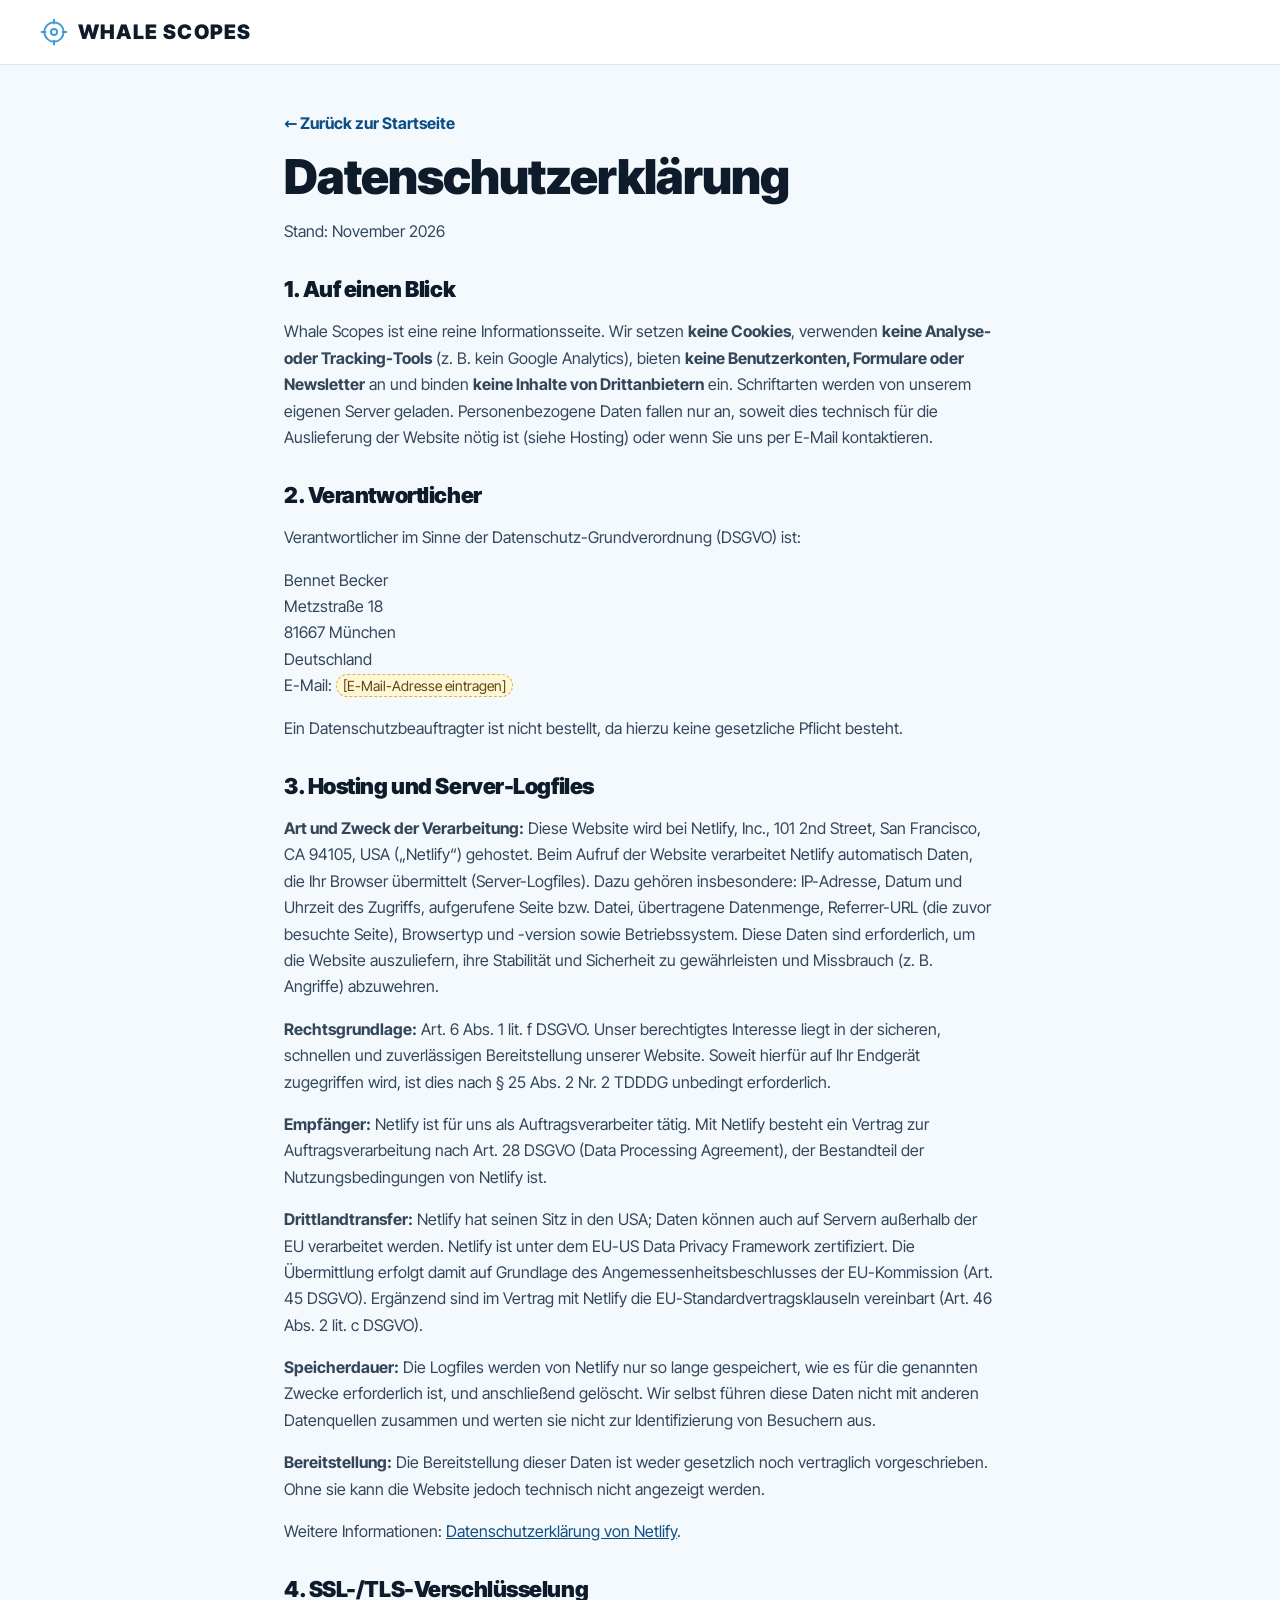
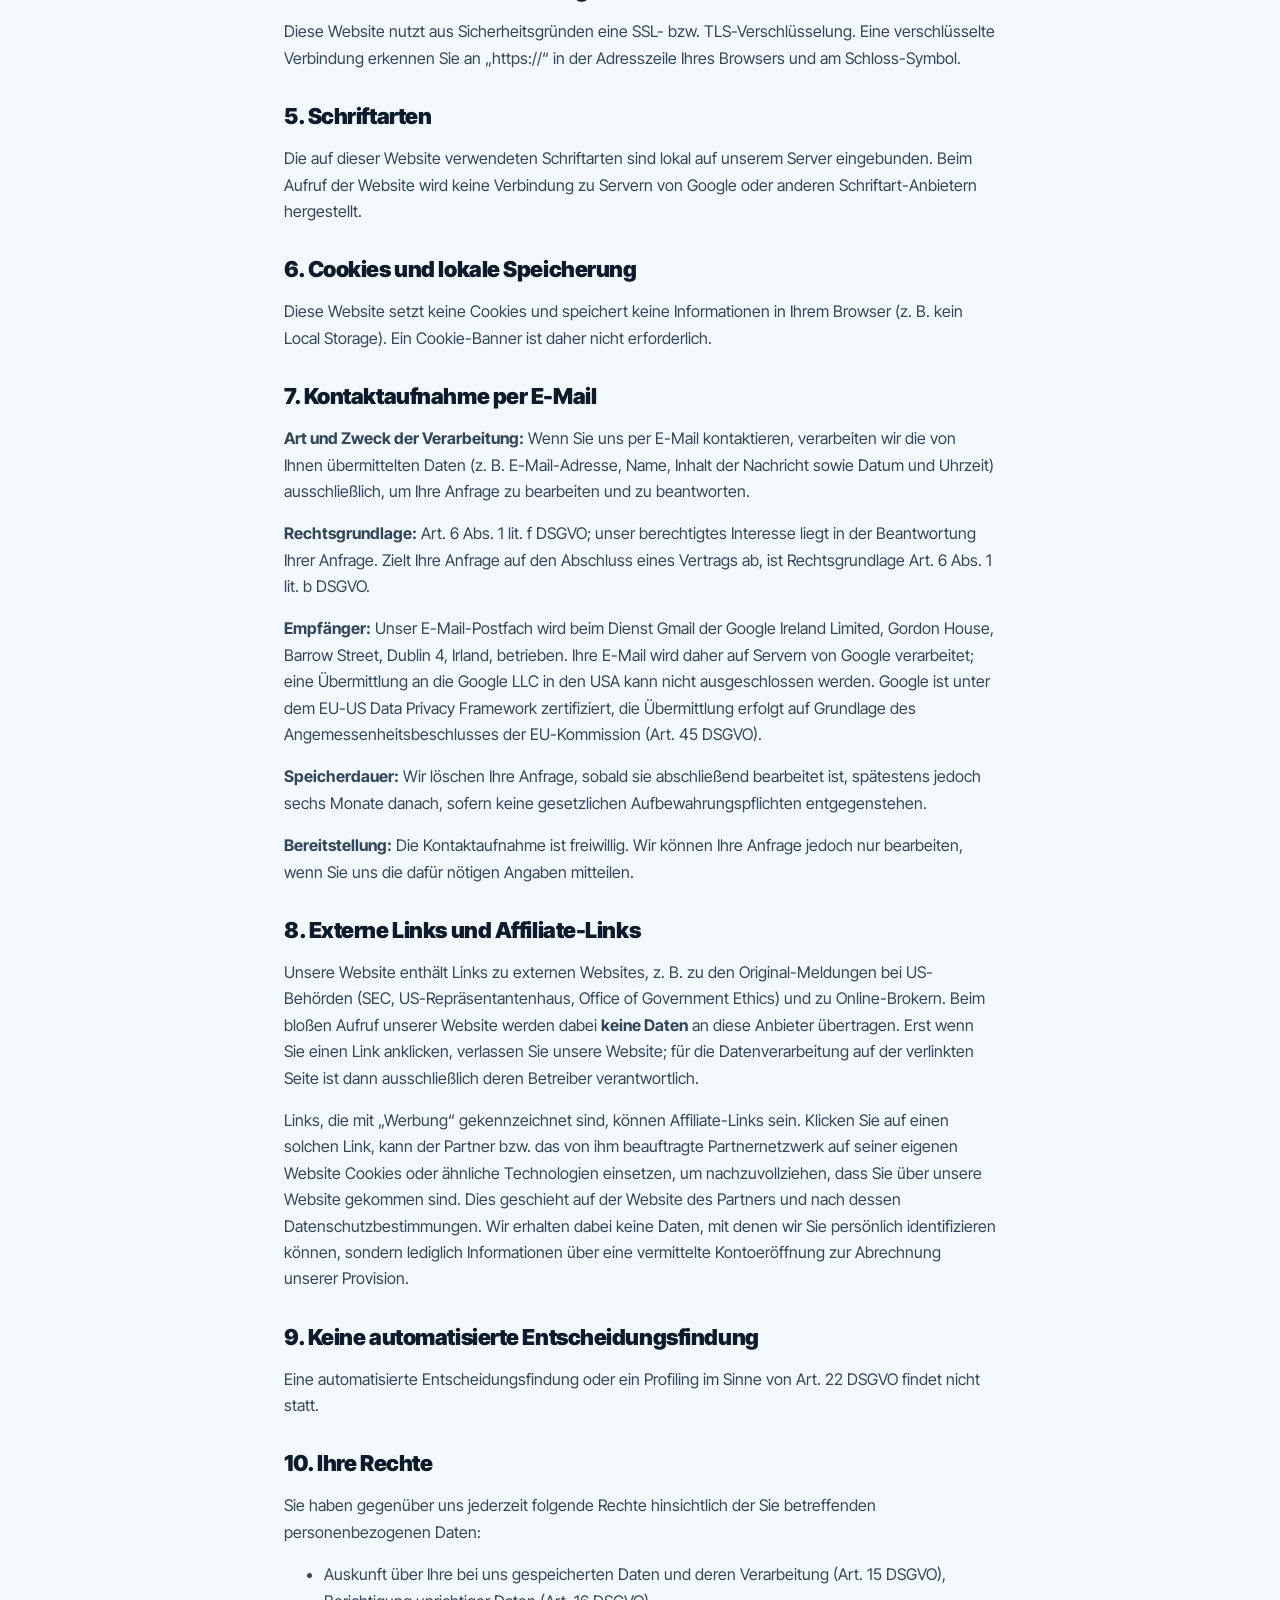
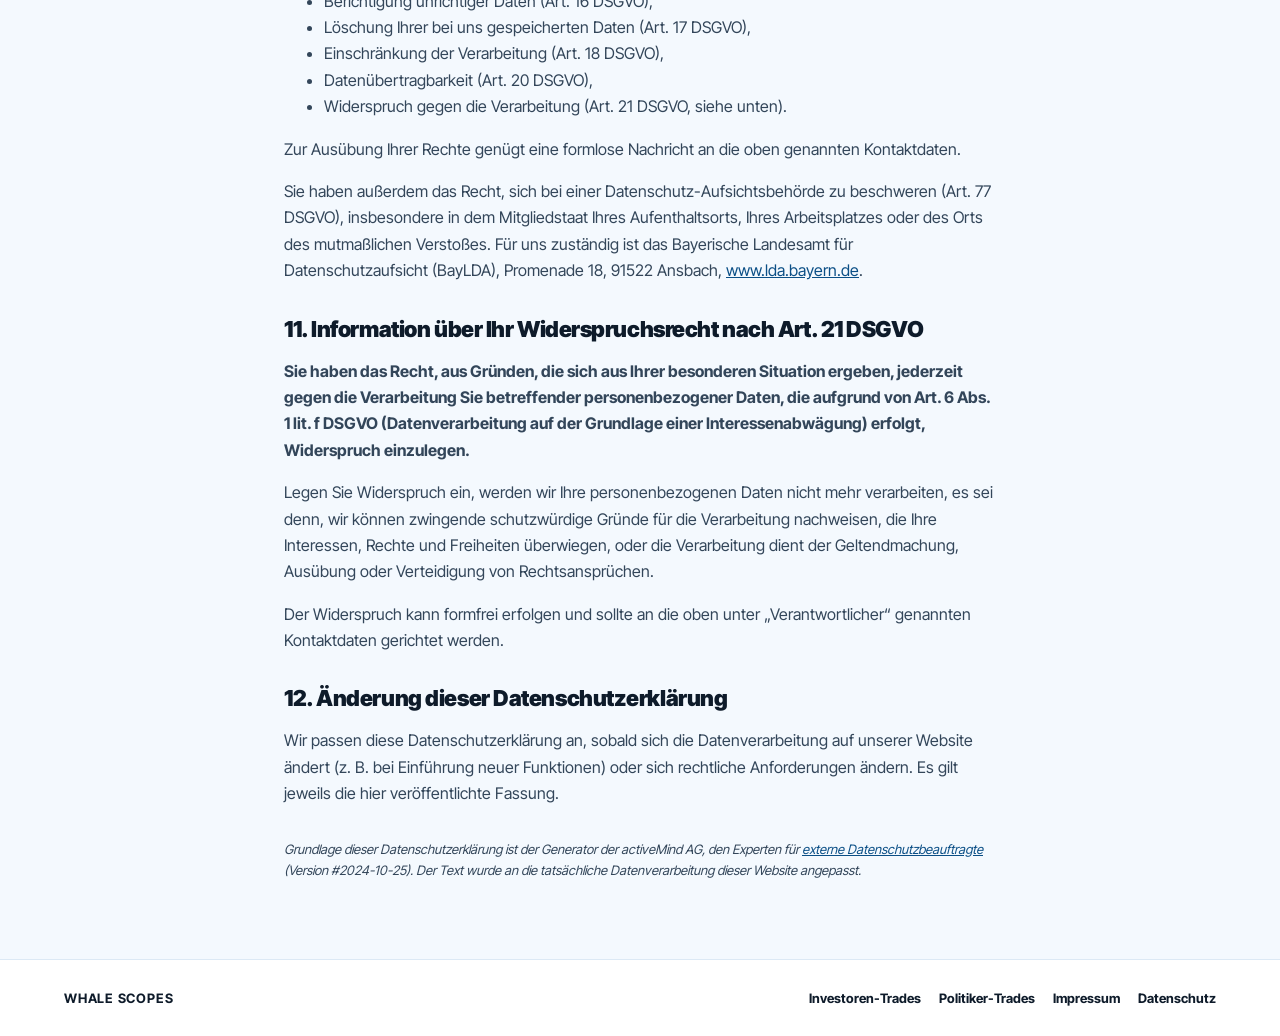
==== docs/datenschutz.html @ aabcf86f "Datenschutzerklärung: an die tatsächliche Datenverarbeitung angepasst Auf Basis des activeMind-Gener" ====
<!doctype html>
<html lang="de">
<head>
<meta charset="utf-8">
<meta name="viewport" content="width=device-width, initial-scale=1">
<title>Datenschutz – Whale Scopes</title>
<meta name="robots" content="noindex">
<link rel="icon" href="favicon.svg" type="image/svg+xml">
<link rel="apple-touch-icon" href="apple-touch-icon.png">
<link rel="stylesheet" href="styles.css">
</head>
<body>

<header>
  <div class="wrap bar">
    <a class="logo" href="./">
      <svg width="28" height="28" viewBox="0 0 32 32" fill="none" stroke-width="2.2" aria-hidden="true"><circle cx="16" cy="16" r="11"/><circle cx="16" cy="16" r="3.5"/><path d="M16 1v6M16 25v6M1 16h6M25 16h6"/></svg>
      WHALE SCOPES
    </a>
  </div>
</header>

<main class="wrap legal">
  <a class="back" href="./">← Zurück zur Startseite</a>
  <h1>Datenschutzerklärung</h1>
  <p>Stand: November 2026</p>

  <h2>1. Auf einen Blick</h2>
  <p>Whale Scopes ist eine reine Informationsseite. Wir setzen <strong>keine Cookies</strong>, verwenden <strong>keine Analyse- oder Tracking-Tools</strong> (z. B. kein Google Analytics), bieten <strong>keine Benutzerkonten, Formulare oder Newsletter</strong> an und binden <strong>keine Inhalte von Drittanbietern</strong> ein. Schriftarten werden von unserem eigenen Server geladen. Personenbezogene Daten fallen nur an, soweit dies technisch für die Auslieferung der Website nötig ist (siehe Hosting) oder wenn Sie uns per E-Mail kontaktieren.</p>

  <h2>2. Verantwortlicher</h2>
  <p>Verantwortlicher im Sinne der Datenschutz-Grundverordnung (DSGVO) ist:</p>
  <p>Bennet Becker<br>Metzstraße 18<br>81667 München<br>Deutschland<br>E-Mail: <!-- E-MAIL --><span class="placeholder" style="display:inline;padding:2px 6px">[E-Mail-Adresse eintragen]</span></p>
  <p>Ein Datenschutzbeauftragter ist nicht bestellt, da hierzu keine gesetzliche Pflicht besteht.</p>

  <h2>3. Hosting und Server-Logfiles</h2>
  <p><strong>Art und Zweck der Verarbeitung:</strong> Diese Website wird bei Netlify, Inc., 101 2nd Street, San Francisco, CA 94105, USA („Netlify“) gehostet. Beim Aufruf der Website verarbeitet Netlify automatisch Daten, die Ihr Browser übermittelt (Server-Logfiles). Dazu gehören insbesondere: IP-Adresse, Datum und Uhrzeit des Zugriffs, aufgerufene Seite bzw. Datei, übertragene Datenmenge, Referrer-URL (die zuvor besuchte Seite), Browsertyp und -version sowie Betriebssystem. Diese Daten sind erforderlich, um die Website auszuliefern, ihre Stabilität und Sicherheit zu gewährleisten und Missbrauch (z. B. Angriffe) abzuwehren.</p>
  <p><strong>Rechtsgrundlage:</strong> Art. 6 Abs. 1 lit. f DSGVO. Unser berechtigtes Interesse liegt in der sicheren, schnellen und zuverlässigen Bereitstellung unserer Website. Soweit hierfür auf Ihr Endgerät zugegriffen wird, ist dies nach § 25 Abs. 2 Nr. 2 TDDDG unbedingt erforderlich.</p>
  <p><strong>Empfänger:</strong> Netlify ist für uns als Auftragsverarbeiter tätig. Mit Netlify besteht ein Vertrag zur Auftragsverarbeitung nach Art. 28 DSGVO (Data Processing Agreement), der Bestandteil der Nutzungsbedingungen von Netlify ist.</p>
  <p><strong>Drittlandtransfer:</strong> Netlify hat seinen Sitz in den USA; Daten können auch auf Servern außerhalb der EU verarbeitet werden. Netlify ist unter dem EU-US Data Privacy Framework zertifiziert. Die Übermittlung erfolgt damit auf Grundlage des Angemessenheitsbeschlusses der EU-Kommission (Art. 45 DSGVO). Ergänzend sind im Vertrag mit Netlify die EU-Standardvertragsklauseln vereinbart (Art. 46 Abs. 2 lit. c DSGVO).</p>
  <p><strong>Speicherdauer:</strong> Die Logfiles werden von Netlify nur so lange gespeichert, wie es für die genannten Zwecke erforderlich ist, und anschließend gelöscht. Wir selbst führen diese Daten nicht mit anderen Datenquellen zusammen und werten sie nicht zur Identifizierung von Besuchern aus.</p>
  <p><strong>Bereitstellung:</strong> Die Bereitstellung dieser Daten ist weder gesetzlich noch vertraglich vorgeschrieben. Ohne sie kann die Website jedoch technisch nicht angezeigt werden.</p>
  <p>Weitere Informationen: <a href="https://www.netlify.com/privacy/" target="_blank" rel="noopener">Datenschutzerklärung von Netlify</a>.</p>

  <h2>4. SSL-/TLS-Verschlüsselung</h2>
  <p>Diese Website nutzt aus Sicherheitsgründen eine SSL- bzw. TLS-Verschlüsselung. Eine verschlüsselte Verbindung erkennen Sie an „https://“ in der Adresszeile Ihres Browsers und am Schloss-Symbol.</p>

  <h2>5. Schriftarten</h2>
  <p>Die auf dieser Website verwendeten Schriftarten sind lokal auf unserem Server eingebunden. Beim Aufruf der Website wird keine Verbindung zu Servern von Google oder anderen Schriftart-Anbietern hergestellt.</p>

  <h2>6. Cookies und lokale Speicherung</h2>
  <p>Diese Website setzt keine Cookies und speichert keine Informationen in Ihrem Browser (z. B. kein Local Storage). Ein Cookie-Banner ist daher nicht erforderlich.</p>

  <h2>7. Kontaktaufnahme per E-Mail</h2>
  <p><strong>Art und Zweck der Verarbeitung:</strong> Wenn Sie uns per E-Mail kontaktieren, verarbeiten wir die von Ihnen übermittelten Daten (z. B. E-Mail-Adresse, Name, Inhalt der Nachricht sowie Datum und Uhrzeit) ausschließlich, um Ihre Anfrage zu bearbeiten und zu beantworten.</p>
  <p><strong>Rechtsgrundlage:</strong> Art. 6 Abs. 1 lit. f DSGVO; unser berechtigtes Interesse liegt in der Beantwortung Ihrer Anfrage. Zielt Ihre Anfrage auf den Abschluss eines Vertrags ab, ist Rechtsgrundlage Art. 6 Abs. 1 lit. b DSGVO.</p>
  <p><strong>Empfänger:</strong> Unser E-Mail-Postfach wird beim Dienst Gmail der Google Ireland Limited, Gordon House, Barrow Street, Dublin 4, Irland, betrieben. Ihre E-Mail wird daher auf Servern von Google verarbeitet; eine Übermittlung an die Google LLC in den USA kann nicht ausgeschlossen werden. Google ist unter dem EU-US Data Privacy Framework zertifiziert, die Übermittlung erfolgt auf Grundlage des Angemessenheitsbeschlusses der EU-Kommission (Art. 45 DSGVO).</p>
  <p><strong>Speicherdauer:</strong> Wir löschen Ihre Anfrage, sobald sie abschließend bearbeitet ist, spätestens jedoch sechs Monate danach, sofern keine gesetzlichen Aufbewahrungspflichten entgegenstehen.</p>
  <p><strong>Bereitstellung:</strong> Die Kontaktaufnahme ist freiwillig. Wir können Ihre Anfrage jedoch nur bearbeiten, wenn Sie uns die dafür nötigen Angaben mitteilen.</p>

  <h2>8. Externe Links und Affiliate-Links</h2>
  <p>Unsere Website enthält Links zu externen Websites, z. B. zu den Original-Meldungen bei US-Behörden (SEC, US-Repräsentantenhaus, Office of Government Ethics) und zu Online-Brokern. Beim bloßen Aufruf unserer Website werden dabei <strong>keine Daten</strong> an diese Anbieter übertragen. Erst wenn Sie einen Link anklicken, verlassen Sie unsere Website; für die Datenverarbeitung auf der verlinkten Seite ist dann ausschließlich deren Betreiber verantwortlich.</p>
  <p>Links, die mit „Werbung“ gekennzeichnet sind, können Affiliate-Links sein. Klicken Sie auf einen solchen Link, kann der Partner bzw. das von ihm beauftragte Partnernetzwerk auf seiner eigenen Website Cookies oder ähnliche Technologien einsetzen, um nachzuvollziehen, dass Sie über unsere Website gekommen sind. Dies geschieht auf der Website des Partners und nach dessen Datenschutzbestimmungen. Wir erhalten dabei keine Daten, mit denen wir Sie persönlich identifizieren können, sondern lediglich Informationen über eine vermittelte Kontoeröffnung zur Abrechnung unserer Provision.</p>

  <h2>9. Keine automatisierte Entscheidungsfindung</h2>
  <p>Eine automatisierte Entscheidungsfindung oder ein Profiling im Sinne von Art. 22 DSGVO findet nicht statt.</p>

  <h2>10. Ihre Rechte</h2>
  <p>Sie haben gegenüber uns jederzeit folgende Rechte hinsichtlich der Sie betreffenden personenbezogenen Daten:</p>
  <ul>
    <li>Auskunft über Ihre bei uns gespeicherten Daten und deren Verarbeitung (Art. 15 DSGVO),</li>
    <li>Berichtigung unrichtiger Daten (Art. 16 DSGVO),</li>
    <li>Löschung Ihrer bei uns gespeicherten Daten (Art. 17 DSGVO),</li>
    <li>Einschränkung der Verarbeitung (Art. 18 DSGVO),</li>
    <li>Datenübertragbarkeit (Art. 20 DSGVO),</li>
    <li>Widerspruch gegen die Verarbeitung (Art. 21 DSGVO, siehe unten).</li>
  </ul>
  <p>Zur Ausübung Ihrer Rechte genügt eine formlose Nachricht an die oben genannten Kontaktdaten.</p>
  <p>Sie haben außerdem das Recht, sich bei einer Datenschutz-Aufsichtsbehörde zu beschweren (Art. 77 DSGVO), insbesondere in dem Mitgliedstaat Ihres Aufenthaltsorts, Ihres Arbeitsplatzes oder des Orts des mutmaßlichen Verstoßes. Für uns zuständig ist das Bayerische Landesamt für Datenschutzaufsicht (BayLDA), Promenade 18, 91522 Ansbach, <a href="https://www.lda.bayern.de" target="_blank" rel="noopener">www.lda.bayern.de</a>.</p>

  <h2>11. Information über Ihr Widerspruchsrecht nach Art. 21 DSGVO</h2>
  <p><strong>Sie haben das Recht, aus Gründen, die sich aus Ihrer besonderen Situation ergeben, jederzeit gegen die Verarbeitung Sie betreffender personenbezogener Daten, die aufgrund von Art. 6 Abs. 1 lit. f DSGVO (Datenverarbeitung auf der Grundlage einer Interessenabwägung) erfolgt, Widerspruch einzulegen.</strong></p>
  <p>Legen Sie Widerspruch ein, werden wir Ihre personenbezogenen Daten nicht mehr verarbeiten, es sei denn, wir können zwingende schutzwürdige Gründe für die Verarbeitung nachweisen, die Ihre Interessen, Rechte und Freiheiten überwiegen, oder die Verarbeitung dient der Geltendmachung, Ausübung oder Verteidigung von Rechtsansprüchen.</p>
  <p>Der Widerspruch kann formfrei erfolgen und sollte an die oben unter „Verantwortlicher“ genannten Kontaktdaten gerichtet werden.</p>

  <h2>12. Änderung dieser Datenschutzerklärung</h2>
  <p>Wir passen diese Datenschutzerklärung an, sobald sich die Datenverarbeitung auf unserer Website ändert (z. B. bei Einführung neuer Funktionen) oder sich rechtliche Anforderungen ändern. Es gilt jeweils die hier veröffentlichte Fassung.</p>

  <p style="margin-top:32px;font-size:13px"><em>Grundlage dieser Datenschutzerklärung ist der Generator der activeMind AG, den Experten für <a href="https://www.activemind.de/datenschutz/datenschutzbeauftragter/" target="_blank" rel="noopener">externe Datenschutzbeauftragte</a> (Version #2024-10-25). Der Text wurde an die tatsächliche Datenverarbeitung dieser Website angepasst.</em></p>
</main>

<footer>
  <div class="wrap foot-inner">
    <strong style="color:var(--text);letter-spacing:.06em">WHALE SCOPES</strong>
    <nav class="foot-links" aria-label="Rechtliches">
      <a href="./">Investoren-Trades</a>
      <a href="politiker.html">Politiker-Trades</a>
      <a href="impressum.html">Impressum</a>
      <a href="datenschutz.html">Datenschutz</a>
    </nav>
  </div>
</footer>
</body>
</html>
---- docs/styles.css ----
/* Whale Scopes – gemeinsames Design für alle Seiten
   Hell (Investoren) und Dunkelblau (Politiker, <body class="dark">) */

/* Schriften liegen auf dem eigenen Server (keine Verbindung zu Google) */
@font-face {
  font-family: 'Inter Tight';
  src: url('fonts/inter-tight-latin-wght-normal.woff2') format('woff2');
  font-weight: 100 900;
  font-style: normal;
  font-display: swap;
}
@font-face {
  font-family: 'JetBrains Mono';
  src: url('fonts/jetbrains-mono-latin-wght-normal.woff2') format('woff2');
  font-weight: 100 800;
  font-style: normal;
  font-display: swap;
}

/* ---------- Farben ---------- */
:root {
  --bg: #F4F9FE; --surface: #FFFFFF; --card: #FFFFFF; --line: #DCE9F5;
  --text: #0E1B2A; --body: #33465A; --muted: #5A6B7D;
  --baby: #A9D8F5; --baby-soft: #E3F2FC; --blue-ink: #0B4F86; --accent: #3E9BD8;
  --buy-bg: #A9D8F5; --buy-ink: #06304F;
  --sell-soft: #FFE9DE; --sell-ink: #9A3A0A;
  --dashed: #8FBFE3; --btn-bg: #FFFFFF; --ad-bg: #FFFFFF; --ad-line: #B9CCDD;
  --shadow: 0 1px 2px rgba(14,27,42,.04);
  /* die "andere Welt" für die Wechsel-Karte */
  --gate-bg: #0B1A33; --gate-text: #EAF2FB; --gate-muted: #A9C2DD; --gate-line: #24406B;
  color-scheme: light;
}
body.dark {
  --bg: #08142A; --surface: #0B1A33; --card: #10223F; --line: #1F3A63;
  --text: #EAF2FB; --body: #C3D3E6; --muted: #93A9C4;
  --baby: #A9D8F5; --baby-soft: #16305A; --blue-ink: #A9D8F5; --accent: #A9D8F5;
  --buy-bg: #A9D8F5; --buy-ink: #06233D;
  --dashed: #3D6596; --btn-bg: #0B1A33; --ad-bg: #0B1A33; --ad-line: #355987;
  --shadow: 0 1px 3px rgba(0,0,0,.35);
  --gate-bg: #F4F9FE; --gate-text: #0E1B2A; --gate-muted: #4B5D70; --gate-line: #CFE3F4;
  color-scheme: dark;
}

/* ---------- Grundlagen ---------- */
* { box-sizing: border-box; }
html { scroll-behavior: smooth; }
body { margin: 0; background: var(--bg); color: var(--text); font-family: 'Inter Tight', Inter, system-ui, sans-serif; -webkit-font-smoothing: antialiased; }
a { color: var(--blue-ink); }
.wrap { max-width: 1200px; margin: 0 auto; padding: 0 24px; }

/* Kopfzeile */
header { background: var(--surface); border-bottom: 1px solid var(--line); }
.bar { display: flex; flex-wrap: wrap; align-items: center; justify-content: space-between; gap: 12px; padding: 18px 0; }
.logo { display: flex; align-items: center; gap: 10px; font-weight: 900; font-size: 20px; letter-spacing: .06em; color: var(--text); text-decoration: none; }
.logo svg { stroke: var(--accent); }
.status { font-family: 'JetBrains Mono', monospace; font-size: 12px; color: var(--muted); background: var(--baby-soft); border-radius: 999px; padding: 7px 12px; }

/* Startbereich */
.hero { padding: 56px 0 24px; }
.eyebrow { font-family: 'JetBrains Mono', monospace; font-size: 13px; font-weight: 700; letter-spacing: .14em; color: var(--blue-ink); }
h1 { margin: 12px 0 14px; font-size: clamp(34px, 5.5vw, 62px); line-height: 1.02; font-weight: 900; letter-spacing: -.02em; }
.lead { margin: 0; font-size: 19px; line-height: 1.5; color: var(--body); max-width: 740px; }
.notice { margin-top: 22px; max-width: 740px; font-size: 15px; line-height: 1.55; color: var(--body); background: var(--baby-soft); border: 1px solid var(--line); border-radius: 14px; padding: 14px 16px; }

/* Abschnitte und Karten */
section.moves { padding: 36px 0 12px; }
.sec-head { display: flex; flex-wrap: wrap; align-items: baseline; justify-content: space-between; gap: 8px; margin-bottom: 20px; }
h2 { margin: 0; font-size: 36px; font-weight: 900; letter-spacing: -.02em; }
.sec-head p { margin: 0; color: var(--muted); font-size: 15px; }
.grid { display: grid; grid-template-columns: repeat(auto-fill, minmax(300px, 1fr)); gap: 18px; }
.card { background: var(--card); border: 1px solid var(--line); border-radius: 20px; padding: 24px; display: flex; flex-direction: column; gap: 14px; box-shadow: var(--shadow); }
.card.top { border: 2px solid var(--baby); }
.who { display: flex; align-items: center; gap: 12px; }
.avatar { width: 52px; height: 52px; border-radius: 50%; flex: none; display: flex; align-items: center; justify-content: center; font-weight: 800; font-size: 17px; background: var(--baby-soft); color: var(--blue-ink); border: 2px solid var(--baby); }
.name { font-weight: 900; font-size: 19px; line-height: 1.15; }
.sub { font-size: 13px; color: var(--muted); }
.row { display: flex; flex-wrap: wrap; align-items: center; gap: 8px; }
.label { display: inline-flex; align-items: center; gap: 6px; font-weight: 900; font-size: 12px; letter-spacing: .08em; border-radius: 7px; padding: 6px 10px; }
.label.buy { background: var(--buy-bg); color: var(--buy-ink); }
.label.sell { background: var(--sell-soft); color: var(--sell-ink); }
.new { font-family: 'JetBrains Mono', monospace; font-size: 11px; font-weight: 700; background: var(--blue-ink); color: var(--surface); border-radius: 4px; padding: 3px 7px; }
.threshold { font-family: 'JetBrains Mono', monospace; font-size: 12px; color: var(--blue-ink); border: 1px dashed var(--dashed); border-radius: 6px; padding: 4px 8px; }
.company { font-size: 22px; font-weight: 800; line-height: 1.15; }
.ticker { font-family: 'JetBrains Mono', monospace; font-size: 13px; color: var(--muted); margin-top: 3px; }
.amount { font-size: 50px; font-weight: 900; line-height: .95; letter-spacing: -.03em; }
.amount.range { font-size: 44px; }
.amount-note { font-size: 14px; color: var(--muted); margin-top: 6px; }
.note { margin: 0; font-size: 15px; line-height: 1.5; color: var(--body); flex-grow: 1; }
.meta { font-size: 12px; color: var(--muted); line-height: 1.5; border-top: 1px solid var(--line); padding-top: 12px; }
.empty { background: transparent; border: 2px dashed var(--line); box-shadow: none; justify-content: center; }
.empty .note { flex-grow: 0; }

/* Broker-Buttons (Werbung) */
.brokers { background: var(--baby-soft); border-radius: 14px; padding: 12px; display: flex; flex-direction: column; gap: 8px; }
.brokers-head { display: flex; align-items: center; justify-content: space-between; gap: 8px; font-size: 12px; font-weight: 700; color: var(--blue-ink); }
.ad { font-family: 'JetBrains Mono', monospace; font-size: 10px; font-weight: 700; letter-spacing: .08em; color: var(--muted); border: 1px solid var(--ad-line); border-radius: 4px; padding: 2px 6px; background: var(--ad-bg); }
.brokers-row { display: flex; flex-wrap: wrap; gap: 8px; }
.broker-btn { flex: 1 1 auto; white-space: nowrap; display: flex; align-items: center; justify-content: center; gap: 5px; min-height: 44px; padding: 0 10px; border-radius: 10px; background: var(--btn-bg); border: 1px solid var(--baby); color: var(--text); font-weight: 800; font-size: 13px; text-decoration: none; transition: background .2s ease, color .2s ease; }
.broker-btn:hover { background: var(--baby); color: #06233D; }
.broker-btn svg { flex: none; }

/* Wechsel-Karte zur anderen Seite (Politiker <-> Investoren) */
.gate { position: relative; overflow: hidden; display: flex; flex-direction: column; justify-content: space-between; gap: 18px; min-height: 260px; padding: 28px; border-radius: 20px; background: var(--gate-bg); color: var(--gate-text); border: 1px solid var(--gate-line); text-decoration: none; transition: transform .35s ease, box-shadow .35s ease; }
.gate:hover { transform: translateY(-3px); box-shadow: 0 12px 30px rgba(8,20,42,.25); }
.gate .gate-kicker { font-family: 'JetBrains Mono', monospace; font-size: 12px; font-weight: 700; letter-spacing: .14em; color: #A9D8F5; }
body.dark .gate .gate-kicker { color: #0B4F86; }
.gate .gate-title { font-size: 34px; font-weight: 900; line-height: 1.02; letter-spacing: -.02em; }
.gate .gate-text { font-size: 15px; line-height: 1.5; color: var(--gate-muted); }
.gate .gate-cta { display: inline-flex; align-items: center; gap: 8px; font-weight: 800; font-size: 15px; }
.gate .gate-cta svg { transition: transform .35s ease; }
.gate:hover .gate-cta svg { transform: translateX(4px); }
.gate .gate-avatars { display: flex; }
.gate .gate-avatars span { width: 40px; height: 40px; border-radius: 50%; display: flex; align-items: center; justify-content: center; font-weight: 800; font-size: 13px; background: #16305A; color: #A9D8F5; border: 2px solid var(--gate-bg); margin-left: -8px; }
.gate .gate-avatars span:first-child { margin-left: 0; }
body.dark .gate .gate-avatars span { background: #E3F2FC; color: #0B4F86; }

/* Erklärung */
.how { padding: 44px 0 56px; }
.how-grid { display: grid; grid-template-columns: repeat(auto-fit, minmax(250px, 1fr)); gap: 18px; }
.how-grid div { border-top: 3px solid var(--baby); padding-top: 14px; }
.how-grid strong { display: block; font-size: 18px; margin-bottom: 6px; }
.how-grid span { font-size: 15px; line-height: 1.5; color: var(--body); }

/* Fußzeile */
footer { border-top: 1px solid var(--line); background: var(--surface); }
.foot-inner { display: flex; flex-wrap: wrap; justify-content: space-between; align-items: flex-start; gap: 16px; padding: 28px 24px; font-size: 13px; color: var(--muted); line-height: 1.6; }
.foot-links { display: flex; gap: 18px; flex-wrap: wrap; }
.foot-links a { color: var(--text); font-weight: 700; text-decoration: none; }
.foot-links a:hover { text-decoration: underline; }
.disclaimer { max-width: 640px; }

/* Unterseiten (Impressum, Datenschutz) */
.legal { max-width: 760px; padding: 48px 24px 64px; }
.legal h1 { font-size: clamp(32px, 5vw, 48px); }
.legal h2 { font-size: 22px; margin: 32px 0 8px; }
.legal p, .legal li { font-size: 16px; line-height: 1.65; color: var(--body); }
.placeholder { background: #FFF6D6; border: 1px dashed #D8B64A; border-radius: 12px; padding: 14px 16px; color: #5C4A0E; font-size: 14px; line-height: 1.55; }
.back { display: inline-block; margin-bottom: 8px; font-weight: 700; text-decoration: none; }

/* ---------- Sanfte Bewegung beim Scrollen ---------- */
/* Nur wenn JavaScript läuft (Klasse "js" am <html>), sonst ist alles sofort sichtbar */
.js .reveal { opacity: 0; transform: translateY(18px); transition: opacity .8s cubic-bezier(.22,.61,.36,1), transform .8s cubic-bezier(.22,.61,.36,1); transition-delay: var(--delay, 0ms); }
.js .reveal.in { opacity: 1; transform: none; }
@media (prefers-reduced-motion: reduce) {
  html { scroll-behavior: auto; }
  .js .reveal { opacity: 1; transform: none; transition: none; }
  .gate, .gate .gate-cta svg, .broker-btn { transition: none; }
}
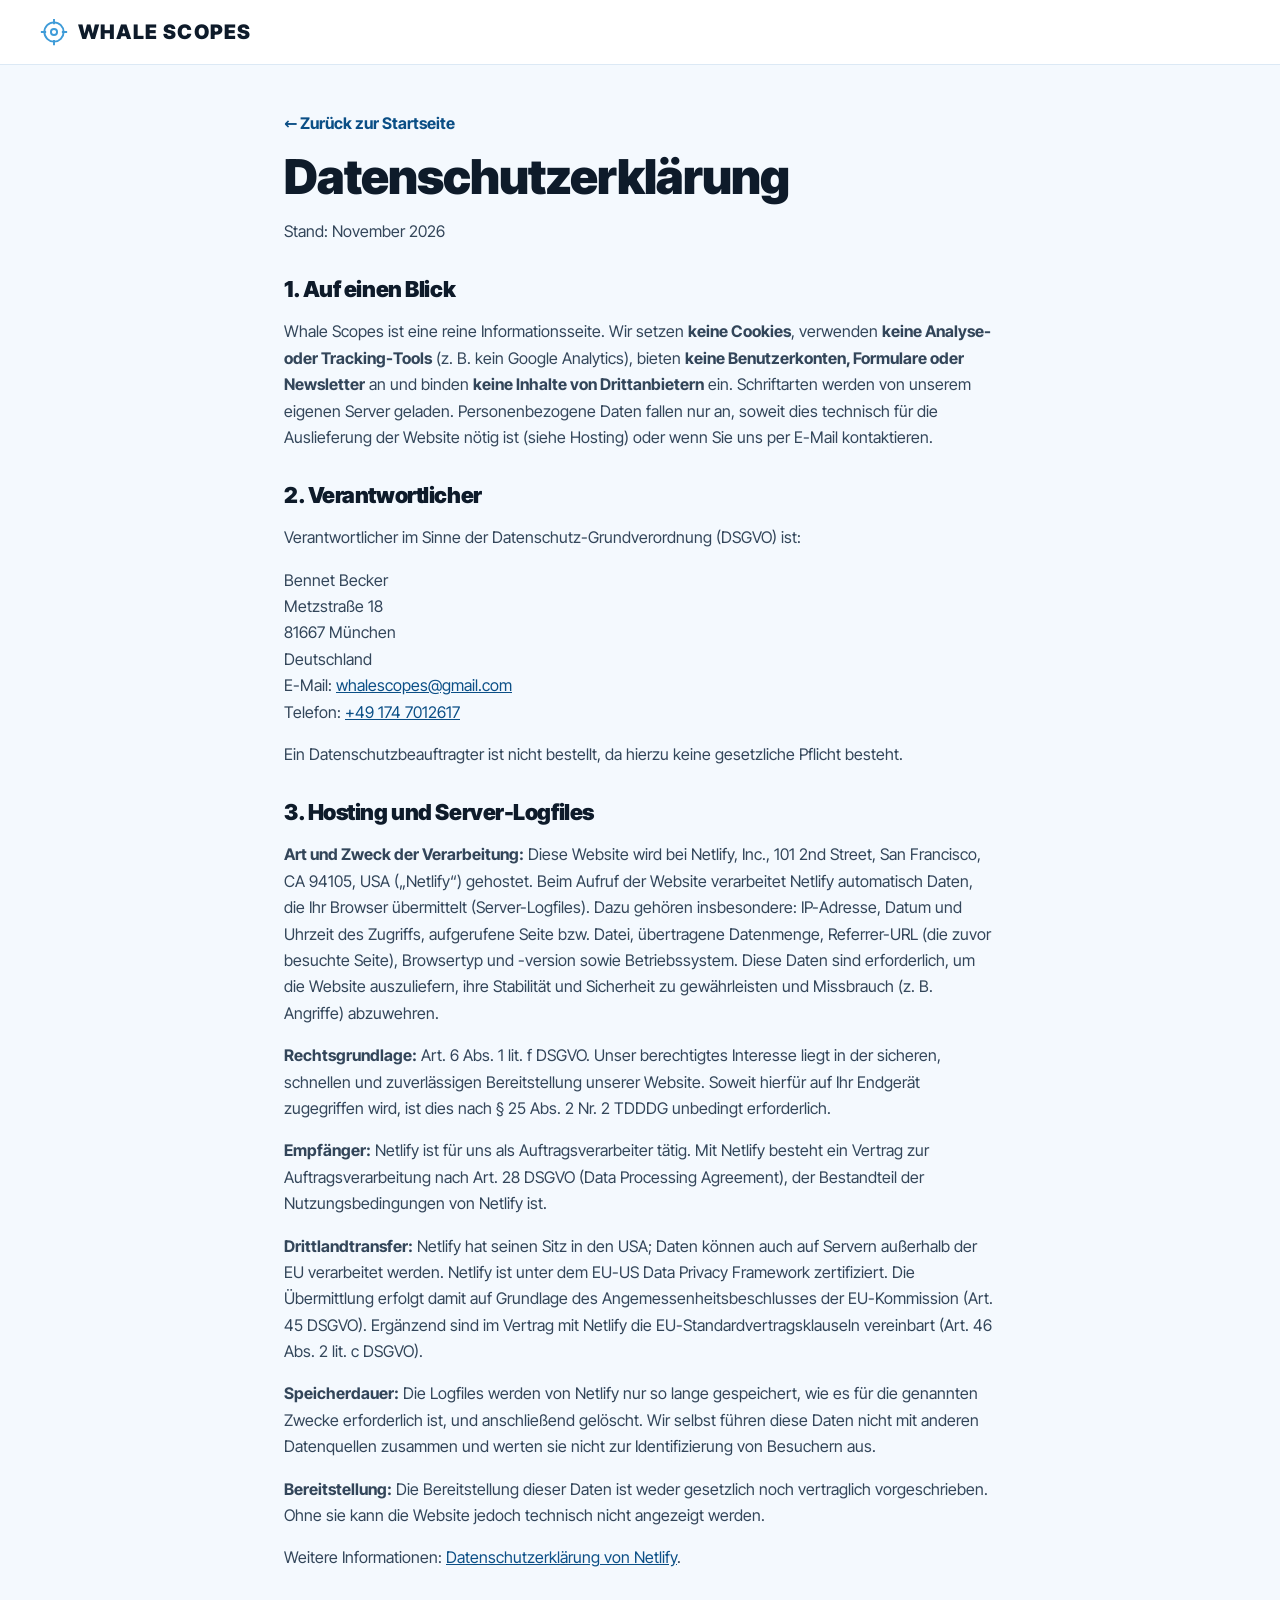
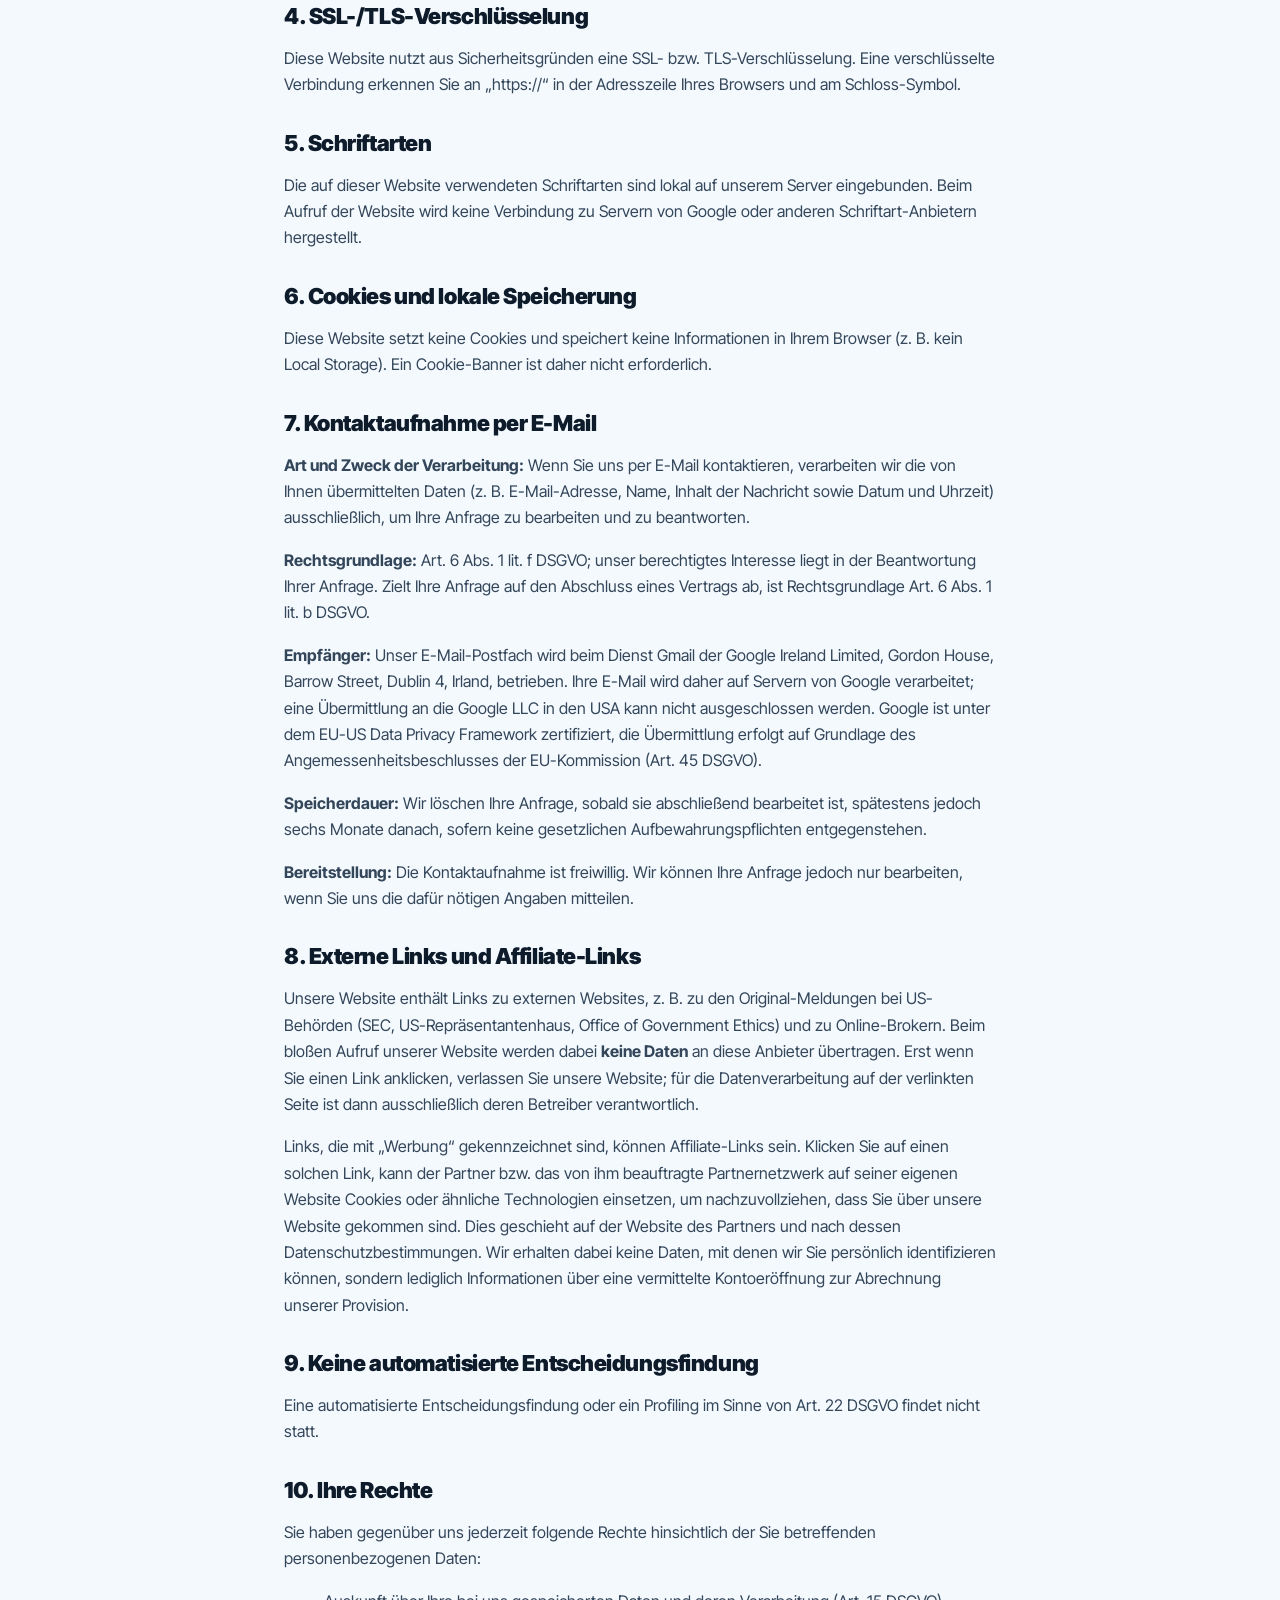
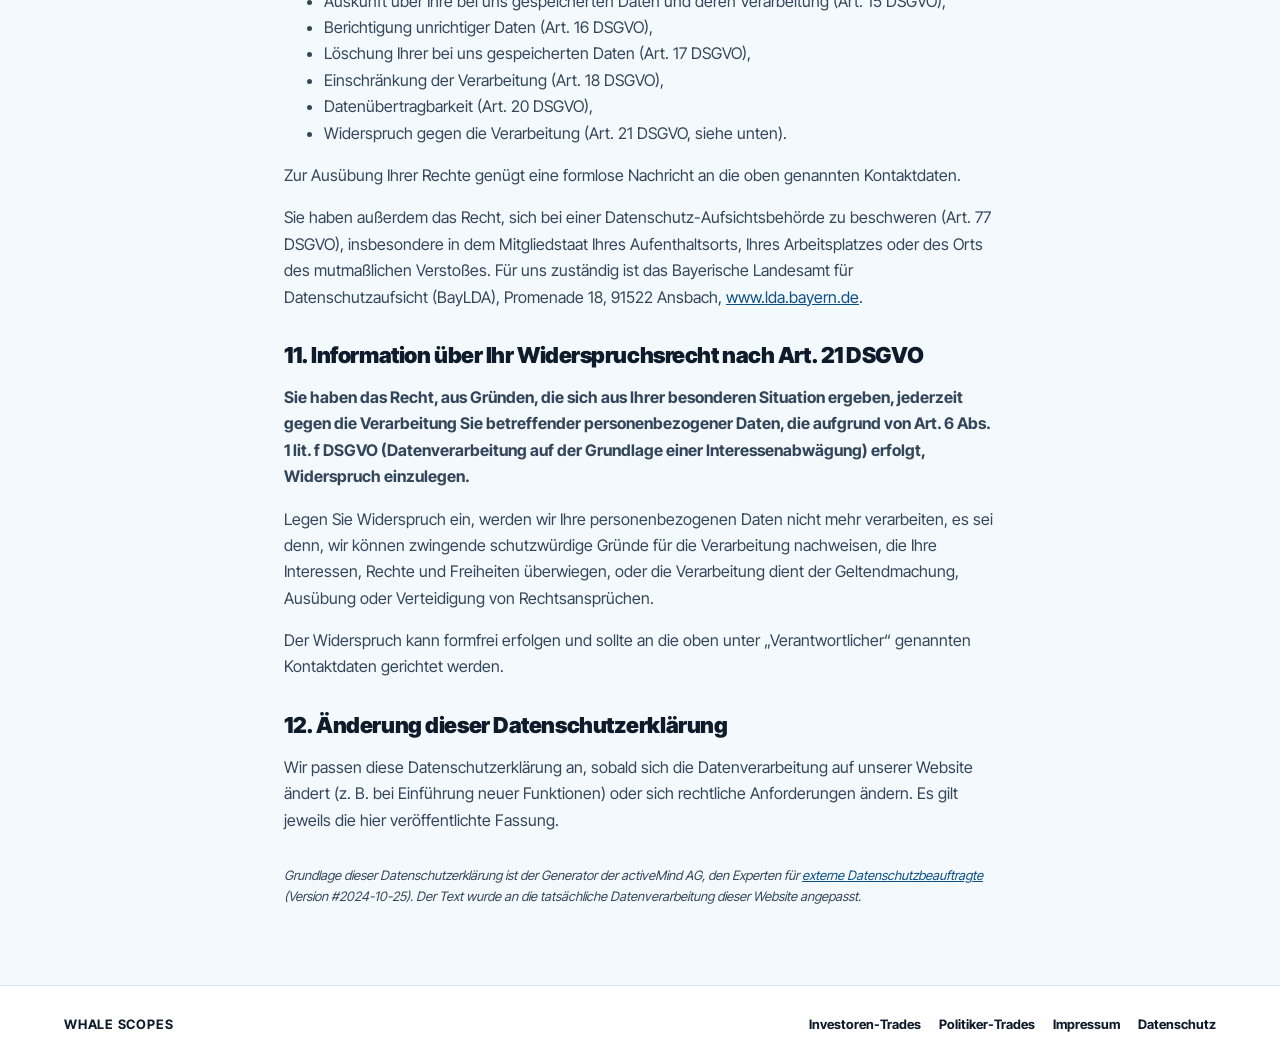
==== commit 38eeb6d0: "Kontaktdaten in Impressum und Datenschutzerklärung eingetragen Co-Authored-By: Claude Opus 5.5 <nore" ====
--- a/docs/datenschutz.html
+++ b/docs/datenschutz.html
@@ -30,7 +30,7 @@
 
   <h2>2. Verantwortlicher</h2>
   <p>Verantwortlicher im Sinne der Datenschutz-Grundverordnung (DSGVO) ist:</p>
-  <p>Bennet Becker<br>Metzstraße 18<br>81667 München<br>Deutschland<br>E-Mail: <!-- E-MAIL --><span class="placeholder" style="display:inline;padding:2px 6px">[E-Mail-Adresse eintragen]</span></p>
+  <p>Bennet Becker<br>Metzstraße 18<br>81667 München<br>Deutschland<br>E-Mail: <a href="mailto:whalescopes@gmail.com">whalescopes@gmail.com</a><br>Telefon: <a href="tel:+491747012617">+49 174 7012617</a></p>
   <p>Ein Datenschutzbeauftragter ist nicht bestellt, da hierzu keine gesetzliche Pflicht besteht.</p>
 
   <h2>3. Hosting und Server-Logfiles</h2>
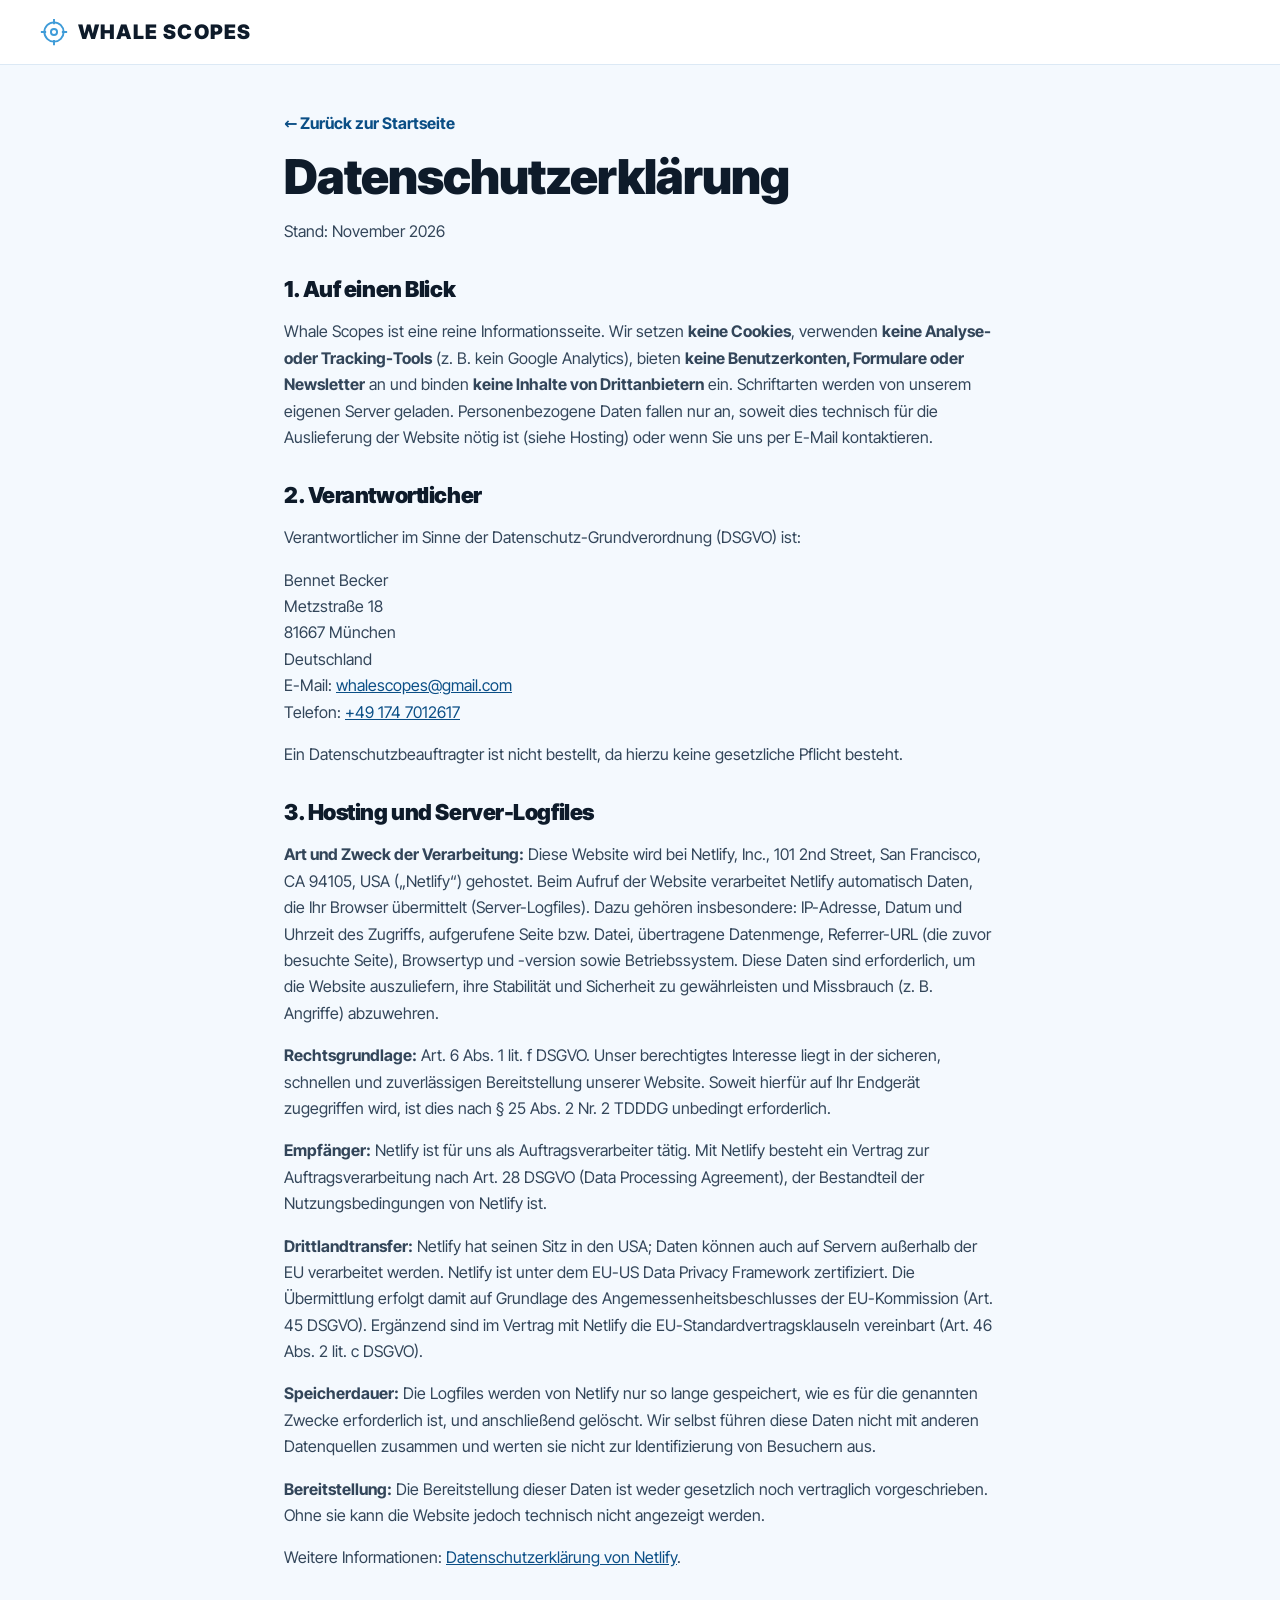
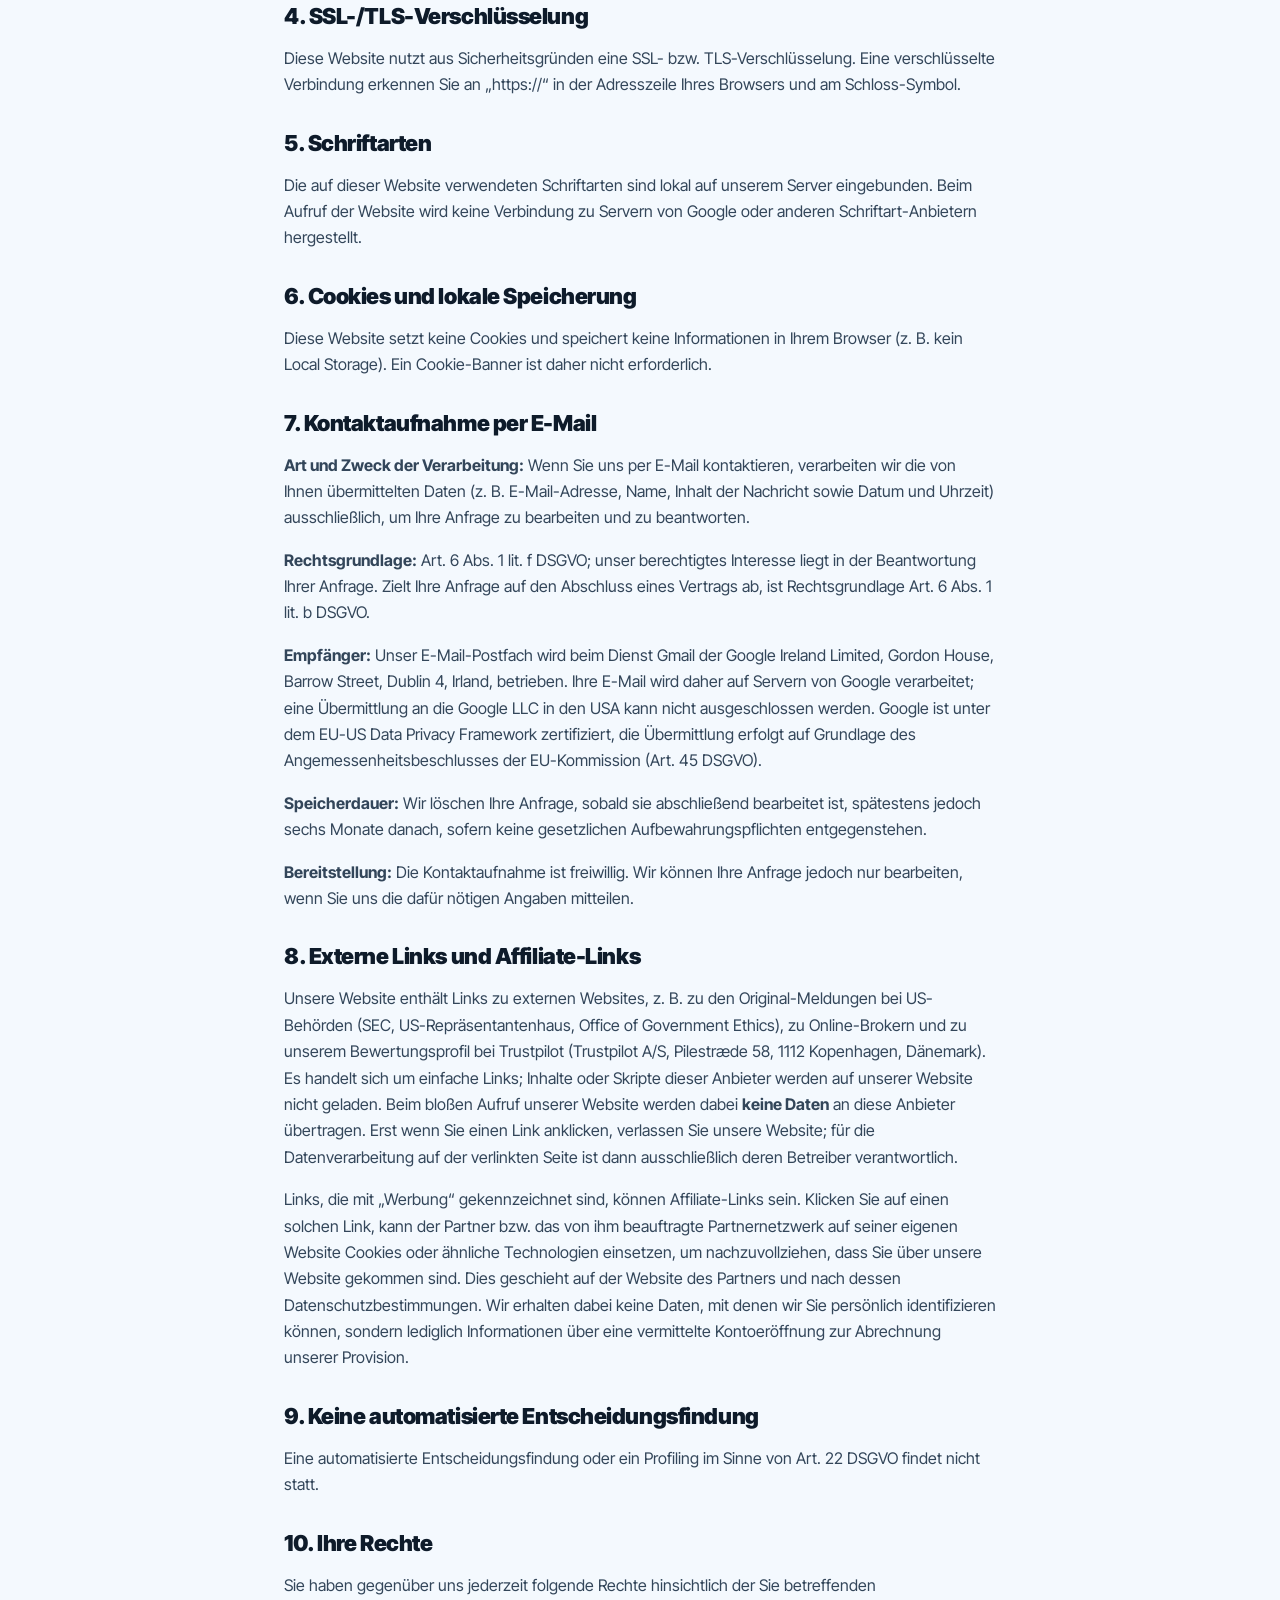
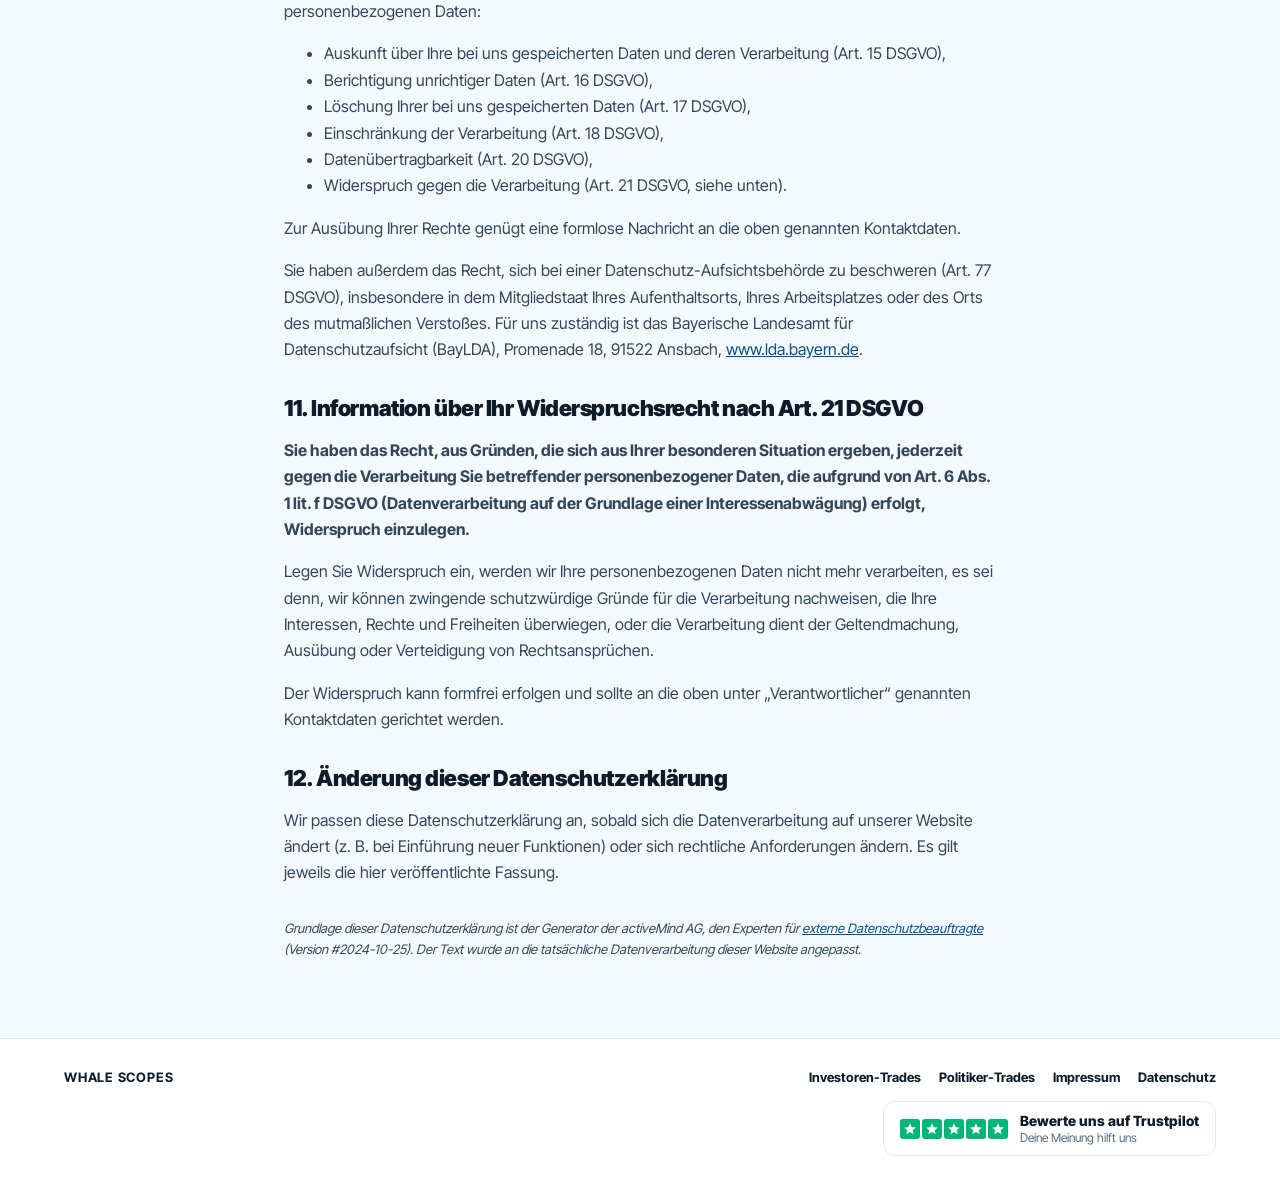
==== commit 32c9a63a: "Trustpilot-Button im Footer aller Seiten Normaler Link zum Profil (de.trustpilot.com/review/whale-sc" ====
--- a/docs/datenschutz.html
+++ b/docs/datenschutz.html
@@ -59,7 +59,7 @@
   <p><strong>Bereitstellung:</strong> Die Kontaktaufnahme ist freiwillig. Wir können Ihre Anfrage jedoch nur bearbeiten, wenn Sie uns die dafür nötigen Angaben mitteilen.</p>
 
   <h2>8. Externe Links und Affiliate-Links</h2>
-  <p>Unsere Website enthält Links zu externen Websites, z. B. zu den Original-Meldungen bei US-Behörden (SEC, US-Repräsentantenhaus, Office of Government Ethics) und zu Online-Brokern. Beim bloßen Aufruf unserer Website werden dabei <strong>keine Daten</strong> an diese Anbieter übertragen. Erst wenn Sie einen Link anklicken, verlassen Sie unsere Website; für die Datenverarbeitung auf der verlinkten Seite ist dann ausschließlich deren Betreiber verantwortlich.</p>
+  <p>Unsere Website enthält Links zu externen Websites, z. B. zu den Original-Meldungen bei US-Behörden (SEC, US-Repräsentantenhaus, Office of Government Ethics), zu Online-Brokern und zu unserem Bewertungsprofil bei Trustpilot (Trustpilot A/S, Pilestræde 58, 1112 Kopenhagen, Dänemark). Es handelt sich um einfache Links; Inhalte oder Skripte dieser Anbieter werden auf unserer Website nicht geladen. Beim bloßen Aufruf unserer Website werden dabei <strong>keine Daten</strong> an diese Anbieter übertragen. Erst wenn Sie einen Link anklicken, verlassen Sie unsere Website; für die Datenverarbeitung auf der verlinkten Seite ist dann ausschließlich deren Betreiber verantwortlich.</p>
   <p>Links, die mit „Werbung“ gekennzeichnet sind, können Affiliate-Links sein. Klicken Sie auf einen solchen Link, kann der Partner bzw. das von ihm beauftragte Partnernetzwerk auf seiner eigenen Website Cookies oder ähnliche Technologien einsetzen, um nachzuvollziehen, dass Sie über unsere Website gekommen sind. Dies geschieht auf der Website des Partners und nach dessen Datenschutzbestimmungen. Wir erhalten dabei keine Daten, mit denen wir Sie persönlich identifizieren können, sondern lediglich Informationen über eine vermittelte Kontoeröffnung zur Abrechnung unserer Provision.</p>
 
   <h2>9. Keine automatisierte Entscheidungsfindung</h2>
@@ -92,12 +92,18 @@
 <footer>
   <div class="wrap foot-inner">
     <strong style="color:var(--text);letter-spacing:.06em">WHALE SCOPES</strong>
-    <nav class="foot-links" aria-label="Rechtliches">
+    <div class="foot-right">
+      <nav class="foot-links" aria-label="Rechtliches">
       <a href="./">Investoren-Trades</a>
       <a href="politiker.html">Politiker-Trades</a>
       <a href="impressum.html">Impressum</a>
       <a href="datenschutz.html">Datenschutz</a>
     </nav>
+      <a class="tp-badge" href="https://de.trustpilot.com/review/whale-scopes.com" target="_blank" rel="noopener">
+        <span class="tp-stars" aria-hidden="true"><svg viewBox="0 0 24 24"><path d="M12 2l2.9 6.9 7.1.6-5.4 4.7 1.7 7-6.3-3.9-6.3 3.9 1.7-7L2 9.5l7.1-.6z"/></svg><svg viewBox="0 0 24 24"><path d="M12 2l2.9 6.9 7.1.6-5.4 4.7 1.7 7-6.3-3.9-6.3 3.9 1.7-7L2 9.5l7.1-.6z"/></svg><svg viewBox="0 0 24 24"><path d="M12 2l2.9 6.9 7.1.6-5.4 4.7 1.7 7-6.3-3.9-6.3 3.9 1.7-7L2 9.5l7.1-.6z"/></svg><svg viewBox="0 0 24 24"><path d="M12 2l2.9 6.9 7.1.6-5.4 4.7 1.7 7-6.3-3.9-6.3 3.9 1.7-7L2 9.5l7.1-.6z"/></svg><svg viewBox="0 0 24 24"><path d="M12 2l2.9 6.9 7.1.6-5.4 4.7 1.7 7-6.3-3.9-6.3 3.9 1.7-7L2 9.5l7.1-.6z"/></svg></span>
+        <span class="tp-text"><strong>Bewerte uns auf Trustpilot</strong><small>Deine Meinung hilft uns</small></span>
+      </a>
+    </div>
   </div>
 </footer>
 </body>
--- a/docs/styles.css
+++ b/docs/styles.css
@@ -72,7 +72,7 @@
 .card.top { border: 2px solid var(--baby); }
 .who { display: flex; align-items: center; gap: 12px; }
 .avatar { width: 52px; height: 52px; border-radius: 50%; flex: none; display: flex; align-items: center; justify-content: center; font-weight: 800; font-size: 17px; background: var(--baby-soft); color: var(--blue-ink); border: 2px solid var(--baby); }
-.name { font-weight: 900; font-size: 19px; line-height: 1.15; }
+.name { margin: 0; font-weight: 900; font-size: 19px; line-height: 1.15; }
 .sub { font-size: 13px; color: var(--muted); }
 .row { display: flex; flex-wrap: wrap; align-items: center; gap: 8px; }
 .label { display: inline-flex; align-items: center; gap: 6px; font-weight: 900; font-size: 12px; letter-spacing: .08em; border-radius: 7px; padding: 6px 10px; }
@@ -129,6 +129,18 @@
 .foot-links a:hover { text-decoration: underline; }
 .disclaimer { max-width: 640px; }
 
+/* Trustpilot-Button im Footer (normaler Link, lädt nichts von Trustpilot) */
+.foot-right { display: flex; flex-direction: column; align-items: flex-end; gap: 14px; }
+.tp-badge { display: inline-flex; align-items: center; gap: 12px; min-height: 44px; padding: 10px 16px; border-radius: 12px; border: 1px solid var(--line); background: var(--card); color: var(--text); text-decoration: none; transition: border-color .2s ease, transform .2s ease; }
+.tp-badge:hover { border-color: #00B67A; transform: translateY(-1px); }
+.tp-stars { display: flex; gap: 2px; }
+.tp-stars svg { width: 20px; height: 20px; padding: 3px; background: #00B67A; fill: #FFFFFF; border-radius: 3px; }
+.tp-text { display: flex; flex-direction: column; line-height: 1.25; }
+.tp-text strong { font-size: 14px; font-weight: 800; }
+.tp-text small { font-size: 12px; color: var(--muted); }
+@media (max-width: 640px) { .foot-right { align-items: flex-start; } }
+@media (prefers-reduced-motion: reduce) { .tp-badge { transition: none; } }
+
 /* Unterseiten (Impressum, Datenschutz) */
 .legal { max-width: 760px; padding: 48px 24px 64px; }
 .legal h1 { font-size: clamp(32px, 5vw, 48px); }
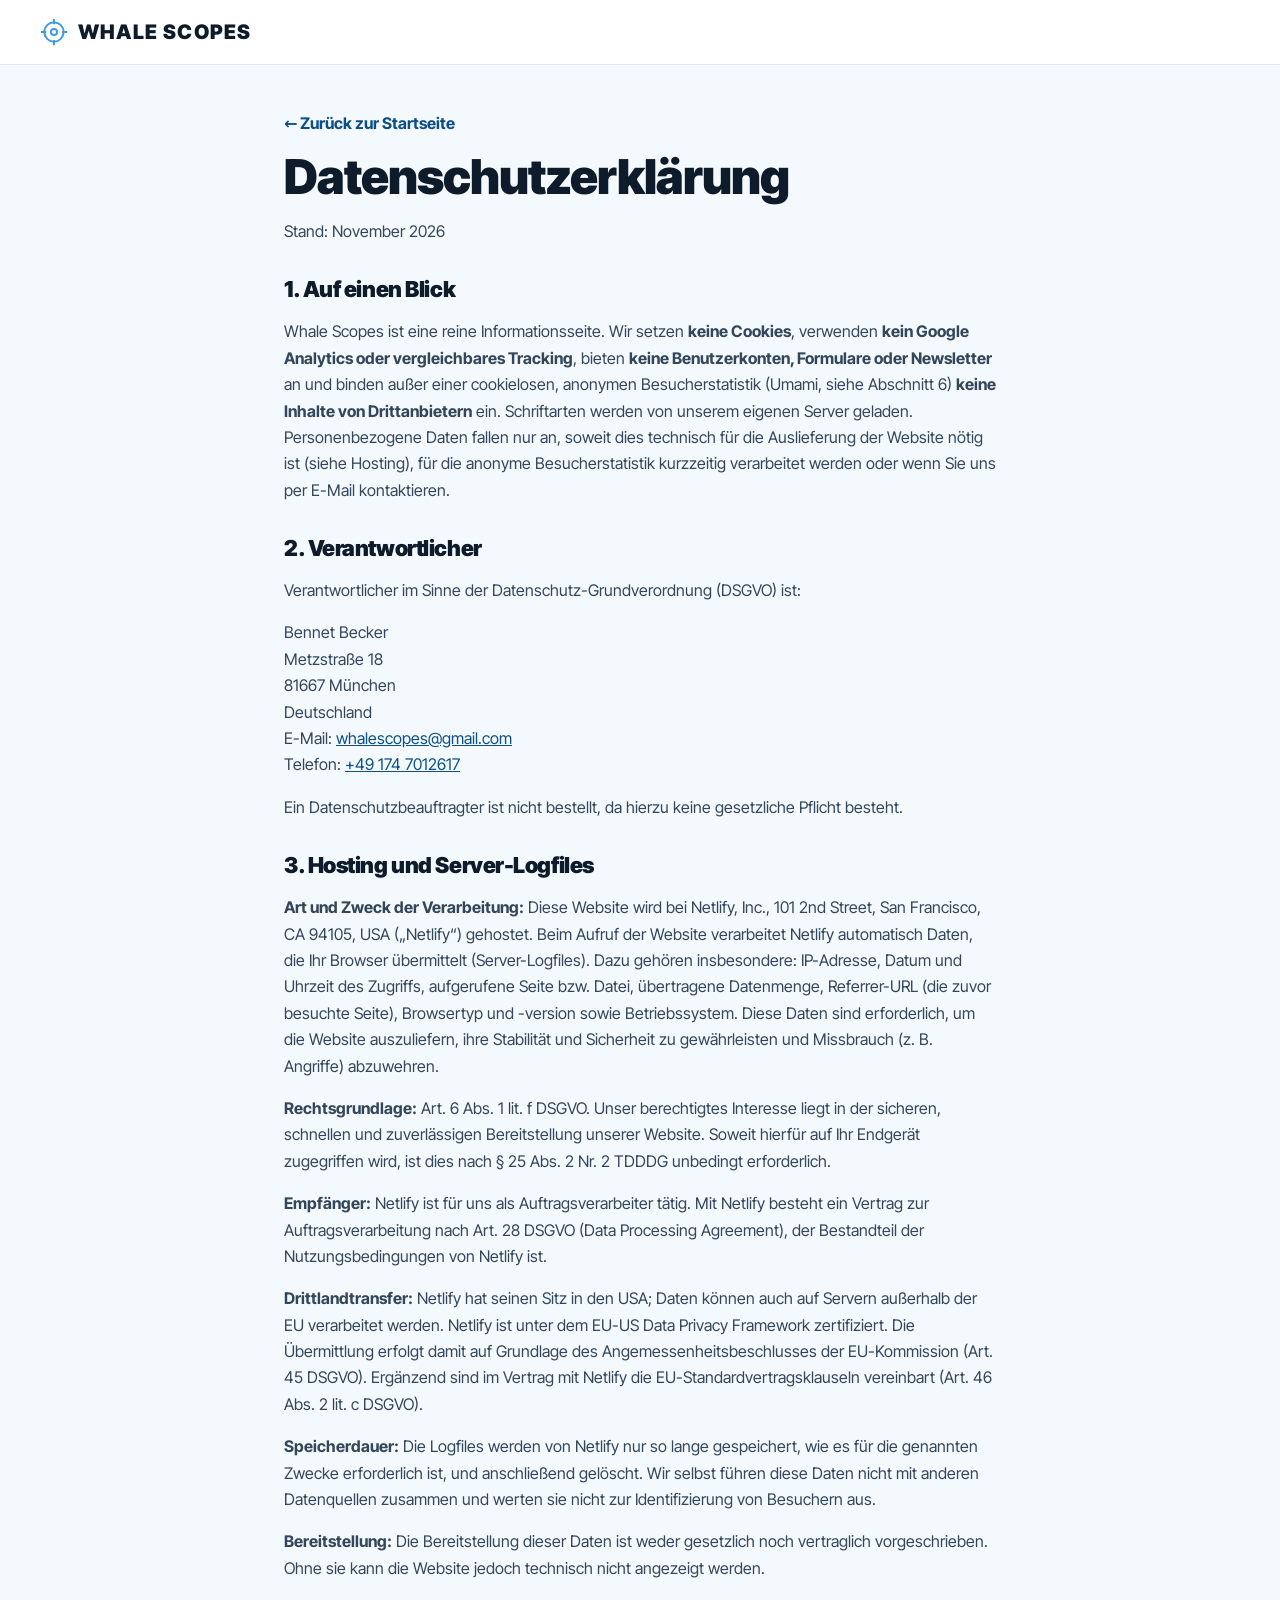
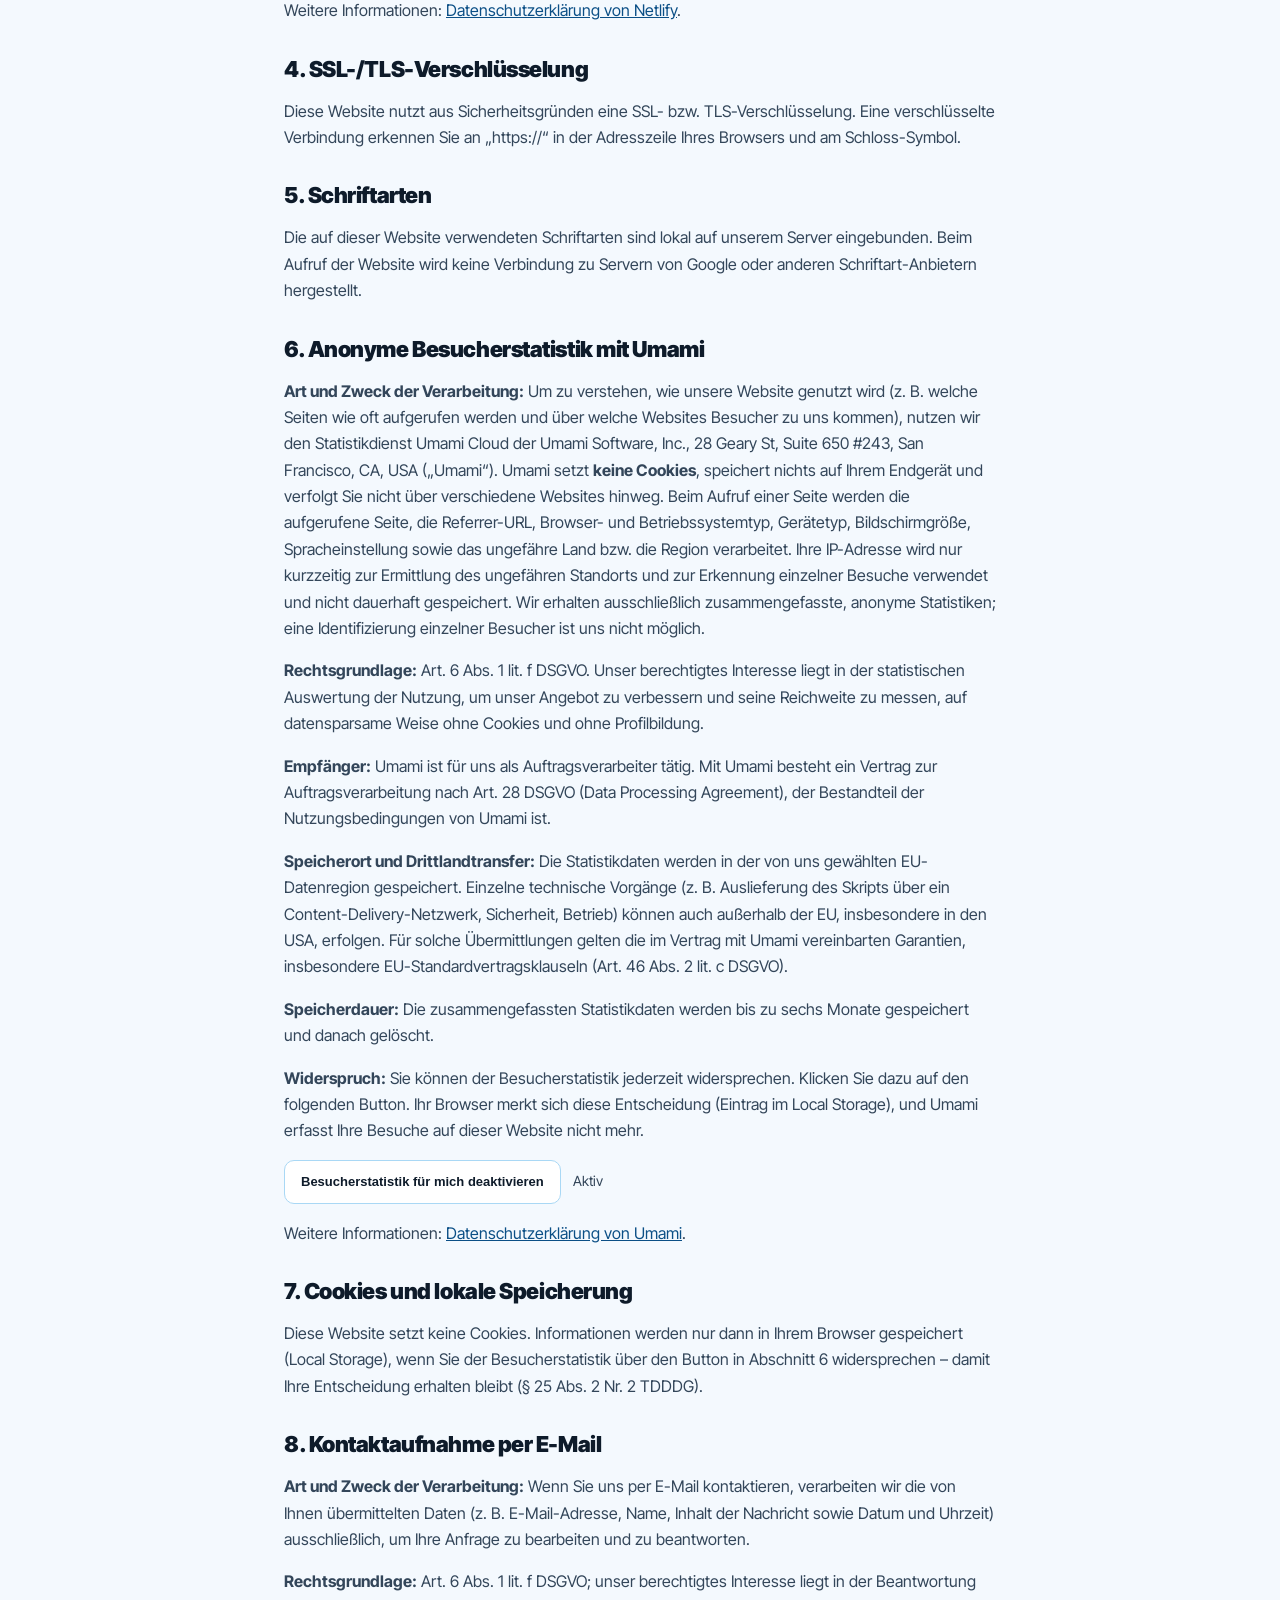
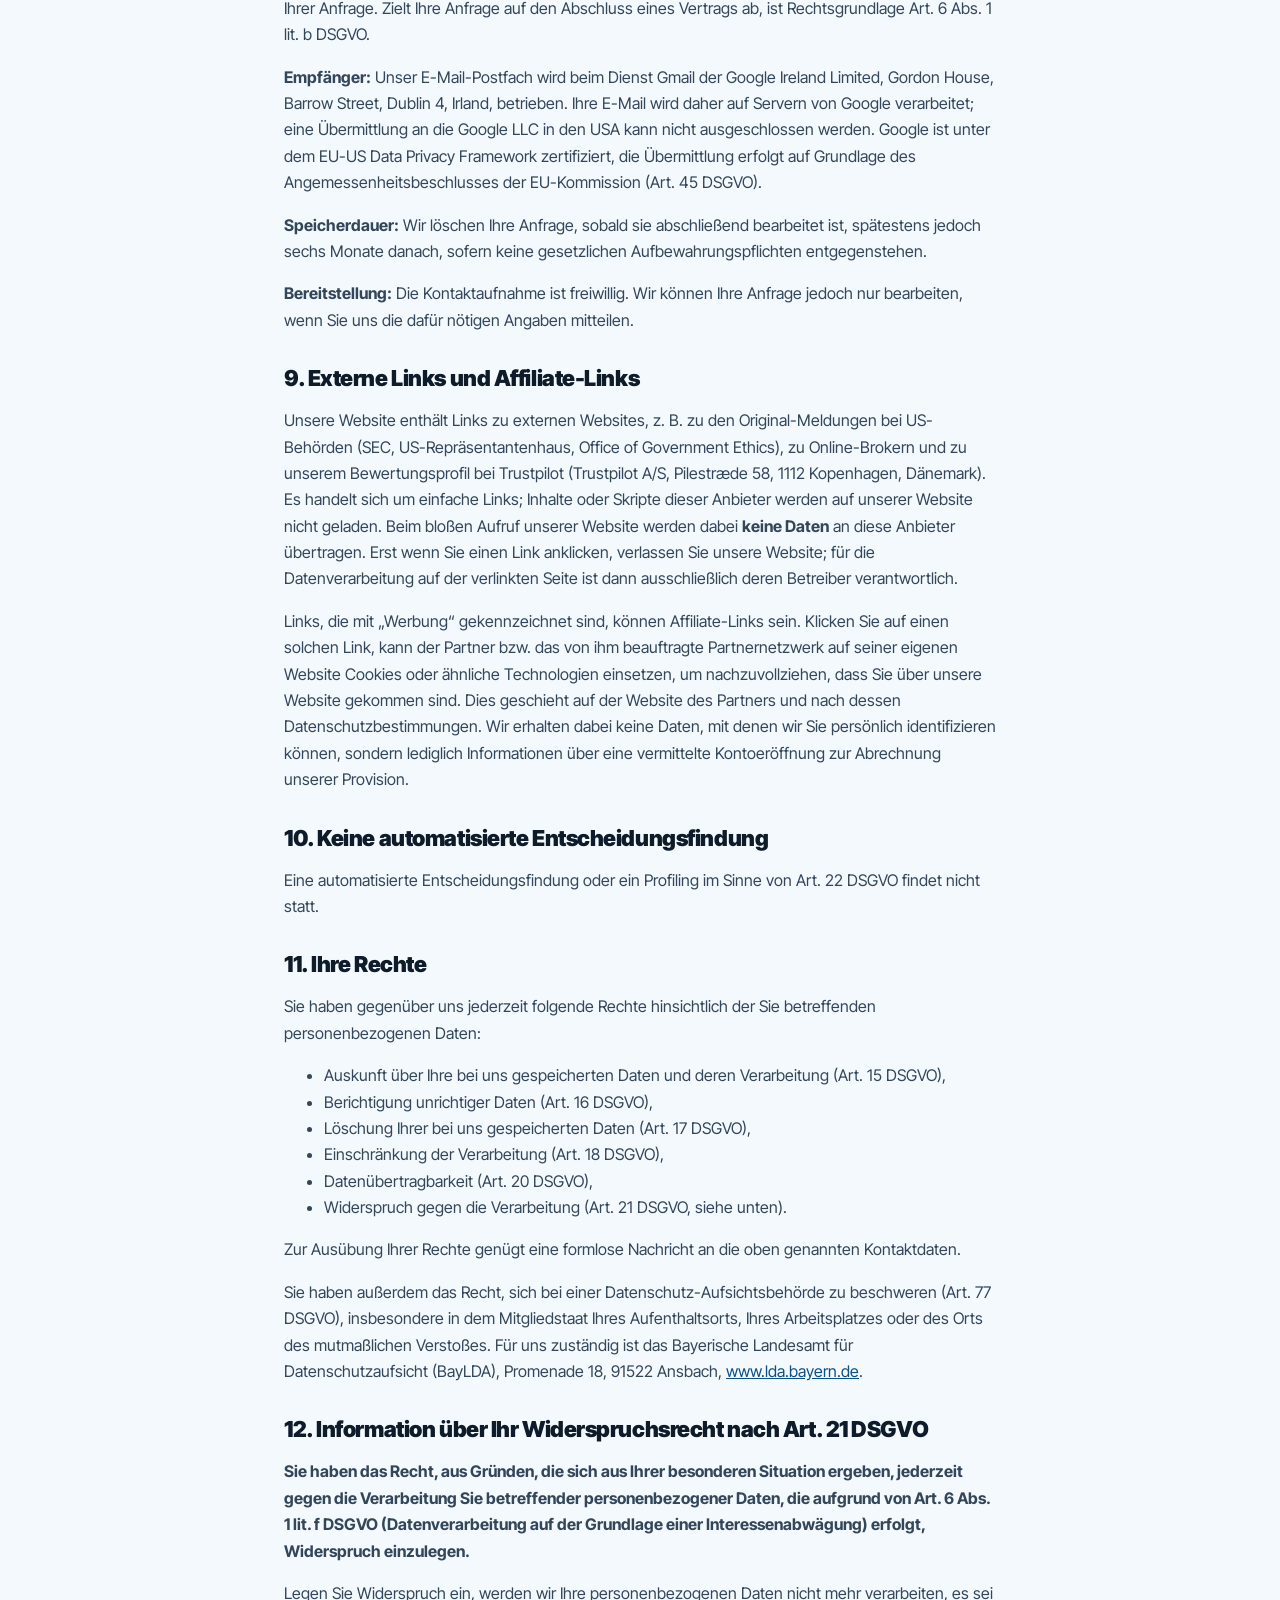
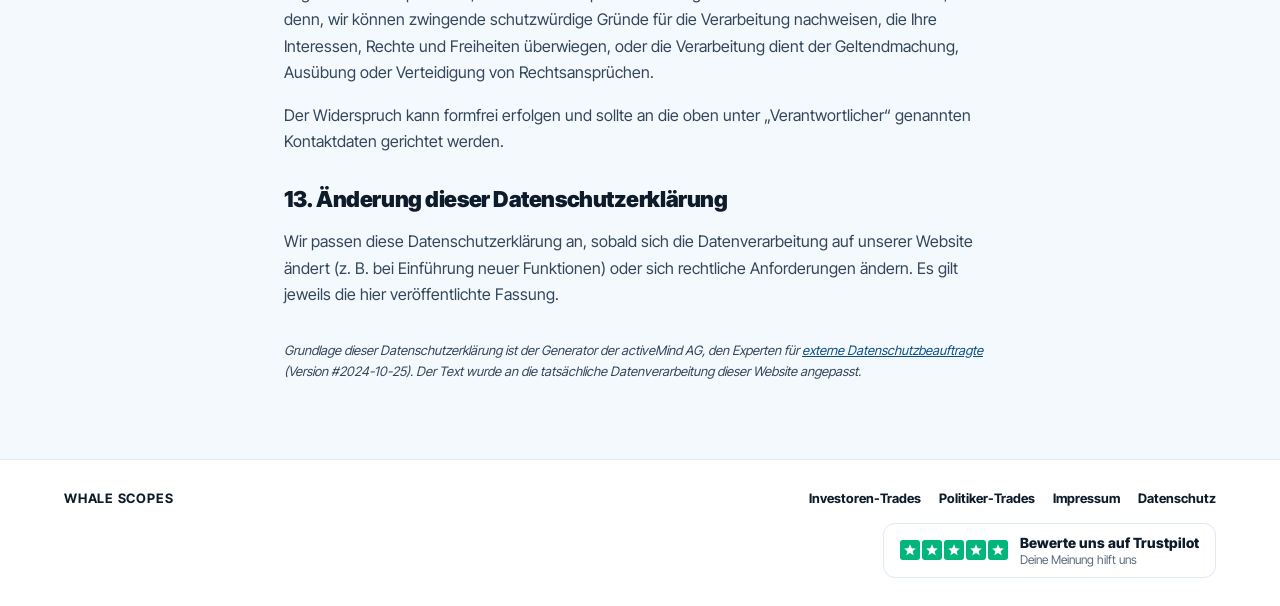
==== commit 52a21e82: "Umami-Besucherstatistik + Handy-Design - Umami (cookielos) auf allen Seiten; Datenschutzerklärung um" ====
--- a/docs/datenschutz.html
+++ b/docs/datenschutz.html
@@ -8,6 +8,8 @@
 <link rel="icon" href="favicon.svg" type="image/svg+xml">
 <link rel="apple-touch-icon" href="apple-touch-icon.png">
 <link rel="stylesheet" href="styles.css">
+<!-- Besucherstatistik ohne Cookies (Umami, siehe Datenschutzerklärung) -->
+<script defer src="https://cloud.umami.is/script.js" data-website-id="475a2504-5ea3-425f-859b-b7cc82db88a3"></script>
 </head>
 <body>
 
@@ -26,7 +28,7 @@
   <p>Stand: November 2026</p>
 
   <h2>1. Auf einen Blick</h2>
-  <p>Whale Scopes ist eine reine Informationsseite. Wir setzen <strong>keine Cookies</strong>, verwenden <strong>keine Analyse- oder Tracking-Tools</strong> (z. B. kein Google Analytics), bieten <strong>keine Benutzerkonten, Formulare oder Newsletter</strong> an und binden <strong>keine Inhalte von Drittanbietern</strong> ein. Schriftarten werden von unserem eigenen Server geladen. Personenbezogene Daten fallen nur an, soweit dies technisch für die Auslieferung der Website nötig ist (siehe Hosting) oder wenn Sie uns per E-Mail kontaktieren.</p>
+  <p>Whale Scopes ist eine reine Informationsseite. Wir setzen <strong>keine Cookies</strong>, verwenden <strong>kein Google Analytics oder vergleichbares Tracking</strong>, bieten <strong>keine Benutzerkonten, Formulare oder Newsletter</strong> an und binden außer einer cookielosen, anonymen Besucherstatistik (Umami, siehe Abschnitt 6) <strong>keine Inhalte von Drittanbietern</strong> ein. Schriftarten werden von unserem eigenen Server geladen. Personenbezogene Daten fallen nur an, soweit dies technisch für die Auslieferung der Website nötig ist (siehe Hosting), für die anonyme Besucherstatistik kurzzeitig verarbeitet werden oder wenn Sie uns per E-Mail kontaktieren.</p>
 
   <h2>2. Verantwortlicher</h2>
   <p>Verantwortlicher im Sinne der Datenschutz-Grundverordnung (DSGVO) ist:</p>
@@ -48,24 +50,49 @@
   <h2>5. Schriftarten</h2>
   <p>Die auf dieser Website verwendeten Schriftarten sind lokal auf unserem Server eingebunden. Beim Aufruf der Website wird keine Verbindung zu Servern von Google oder anderen Schriftart-Anbietern hergestellt.</p>
 
-  <h2>6. Cookies und lokale Speicherung</h2>
-  <p>Diese Website setzt keine Cookies und speichert keine Informationen in Ihrem Browser (z. B. kein Local Storage). Ein Cookie-Banner ist daher nicht erforderlich.</p>
+  <h2>6. Anonyme Besucherstatistik mit Umami</h2>
+  <p><strong>Art und Zweck der Verarbeitung:</strong> Um zu verstehen, wie unsere Website genutzt wird (z. B. welche Seiten wie oft aufgerufen werden und über welche Websites Besucher zu uns kommen), nutzen wir den Statistikdienst Umami Cloud der Umami Software, Inc., 28 Geary St, Suite 650 #243, San Francisco, CA, USA („Umami“). Umami setzt <strong>keine Cookies</strong>, speichert nichts auf Ihrem Endgerät und verfolgt Sie nicht über verschiedene Websites hinweg. Beim Aufruf einer Seite werden die aufgerufene Seite, die Referrer-URL, Browser- und Betriebssystemtyp, Gerätetyp, Bildschirmgröße, Spracheinstellung sowie das ungefähre Land bzw. die Region verarbeitet. Ihre IP-Adresse wird nur kurzzeitig zur Ermittlung des ungefähren Standorts und zur Erkennung einzelner Besuche verwendet und nicht dauerhaft gespeichert. Wir erhalten ausschließlich zusammengefasste, anonyme Statistiken; eine Identifizierung einzelner Besucher ist uns nicht möglich.</p>
+  <p><strong>Rechtsgrundlage:</strong> Art. 6 Abs. 1 lit. f DSGVO. Unser berechtigtes Interesse liegt in der statistischen Auswertung der Nutzung, um unser Angebot zu verbessern und seine Reichweite zu messen, auf datensparsame Weise ohne Cookies und ohne Profilbildung.</p>
+  <p><strong>Empfänger:</strong> Umami ist für uns als Auftragsverarbeiter tätig. Mit Umami besteht ein Vertrag zur Auftragsverarbeitung nach Art. 28 DSGVO (Data Processing Agreement), der Bestandteil der Nutzungsbedingungen von Umami ist.</p>
+  <p><strong>Speicherort und Drittlandtransfer:</strong> Die Statistikdaten werden in der von uns gewählten EU-Datenregion gespeichert. Einzelne technische Vorgänge (z. B. Auslieferung des Skripts über ein Content-Delivery-Netzwerk, Sicherheit, Betrieb) können auch außerhalb der EU, insbesondere in den USA, erfolgen. Für solche Übermittlungen gelten die im Vertrag mit Umami vereinbarten Garantien, insbesondere EU-Standardvertragsklauseln (Art. 46 Abs. 2 lit. c DSGVO).</p>
+  <p><strong>Speicherdauer:</strong> Die zusammengefassten Statistikdaten werden bis zu sechs Monate gespeichert und danach gelöscht.</p>
+  <p><strong>Widerspruch:</strong> Sie können der Besucherstatistik jederzeit widersprechen. Klicken Sie dazu auf den folgenden Button. Ihr Browser merkt sich diese Entscheidung (Eintrag im Local Storage), und Umami erfasst Ihre Besuche auf dieser Website nicht mehr.</p>
+  <p><button type="button" id="umami-optout" class="broker-btn" style="display:inline-flex;flex:none;padding:0 16px">Besucherstatistik für mich deaktivieren</button> <span id="umami-status" style="margin-left:8px;font-size:14px"></span></p>
+  <script>
+    (function () {
+      var btn = document.getElementById('umami-optout'), out = document.getElementById('umami-status');
+      function off() { try { return localStorage.getItem('umami.disabled') === '1'; } catch (e) { return false; } }
+      function show() {
+        out.textContent = off() ? 'Deaktiviert – Ihre Besuche werden nicht gezählt.' : 'Aktiv';
+        btn.textContent = off() ? 'Besucherstatistik wieder aktivieren' : 'Besucherstatistik für mich deaktivieren';
+      }
+      btn.addEventListener('click', function () {
+        try { off() ? localStorage.removeItem('umami.disabled') : localStorage.setItem('umami.disabled', '1'); } catch (e) {}
+        show();
+      });
+      show();
+    })();
+  </script>
+  <p>Weitere Informationen: <a href="https://umami.is/privacy" target="_blank" rel="noopener">Datenschutzerklärung von Umami</a>.</p>
 
-  <h2>7. Kontaktaufnahme per E-Mail</h2>
+  <h2>7. Cookies und lokale Speicherung</h2>
+  <p>Diese Website setzt keine Cookies. Informationen werden nur dann in Ihrem Browser gespeichert (Local Storage), wenn Sie der Besucherstatistik über den Button in Abschnitt 6 widersprechen – damit Ihre Entscheidung erhalten bleibt (§ 25 Abs. 2 Nr. 2 TDDDG).</p>
+
+  <h2>8. Kontaktaufnahme per E-Mail</h2>
   <p><strong>Art und Zweck der Verarbeitung:</strong> Wenn Sie uns per E-Mail kontaktieren, verarbeiten wir die von Ihnen übermittelten Daten (z. B. E-Mail-Adresse, Name, Inhalt der Nachricht sowie Datum und Uhrzeit) ausschließlich, um Ihre Anfrage zu bearbeiten und zu beantworten.</p>
   <p><strong>Rechtsgrundlage:</strong> Art. 6 Abs. 1 lit. f DSGVO; unser berechtigtes Interesse liegt in der Beantwortung Ihrer Anfrage. Zielt Ihre Anfrage auf den Abschluss eines Vertrags ab, ist Rechtsgrundlage Art. 6 Abs. 1 lit. b DSGVO.</p>
   <p><strong>Empfänger:</strong> Unser E-Mail-Postfach wird beim Dienst Gmail der Google Ireland Limited, Gordon House, Barrow Street, Dublin 4, Irland, betrieben. Ihre E-Mail wird daher auf Servern von Google verarbeitet; eine Übermittlung an die Google LLC in den USA kann nicht ausgeschlossen werden. Google ist unter dem EU-US Data Privacy Framework zertifiziert, die Übermittlung erfolgt auf Grundlage des Angemessenheitsbeschlusses der EU-Kommission (Art. 45 DSGVO).</p>
   <p><strong>Speicherdauer:</strong> Wir löschen Ihre Anfrage, sobald sie abschließend bearbeitet ist, spätestens jedoch sechs Monate danach, sofern keine gesetzlichen Aufbewahrungspflichten entgegenstehen.</p>
   <p><strong>Bereitstellung:</strong> Die Kontaktaufnahme ist freiwillig. Wir können Ihre Anfrage jedoch nur bearbeiten, wenn Sie uns die dafür nötigen Angaben mitteilen.</p>
 
-  <h2>8. Externe Links und Affiliate-Links</h2>
+  <h2>9. Externe Links und Affiliate-Links</h2>
   <p>Unsere Website enthält Links zu externen Websites, z. B. zu den Original-Meldungen bei US-Behörden (SEC, US-Repräsentantenhaus, Office of Government Ethics), zu Online-Brokern und zu unserem Bewertungsprofil bei Trustpilot (Trustpilot A/S, Pilestræde 58, 1112 Kopenhagen, Dänemark). Es handelt sich um einfache Links; Inhalte oder Skripte dieser Anbieter werden auf unserer Website nicht geladen. Beim bloßen Aufruf unserer Website werden dabei <strong>keine Daten</strong> an diese Anbieter übertragen. Erst wenn Sie einen Link anklicken, verlassen Sie unsere Website; für die Datenverarbeitung auf der verlinkten Seite ist dann ausschließlich deren Betreiber verantwortlich.</p>
   <p>Links, die mit „Werbung“ gekennzeichnet sind, können Affiliate-Links sein. Klicken Sie auf einen solchen Link, kann der Partner bzw. das von ihm beauftragte Partnernetzwerk auf seiner eigenen Website Cookies oder ähnliche Technologien einsetzen, um nachzuvollziehen, dass Sie über unsere Website gekommen sind. Dies geschieht auf der Website des Partners und nach dessen Datenschutzbestimmungen. Wir erhalten dabei keine Daten, mit denen wir Sie persönlich identifizieren können, sondern lediglich Informationen über eine vermittelte Kontoeröffnung zur Abrechnung unserer Provision.</p>
 
-  <h2>9. Keine automatisierte Entscheidungsfindung</h2>
+  <h2>10. Keine automatisierte Entscheidungsfindung</h2>
   <p>Eine automatisierte Entscheidungsfindung oder ein Profiling im Sinne von Art. 22 DSGVO findet nicht statt.</p>
 
-  <h2>10. Ihre Rechte</h2>
+  <h2>11. Ihre Rechte</h2>
   <p>Sie haben gegenüber uns jederzeit folgende Rechte hinsichtlich der Sie betreffenden personenbezogenen Daten:</p>
   <ul>
     <li>Auskunft über Ihre bei uns gespeicherten Daten und deren Verarbeitung (Art. 15 DSGVO),</li>
@@ -78,12 +105,12 @@
   <p>Zur Ausübung Ihrer Rechte genügt eine formlose Nachricht an die oben genannten Kontaktdaten.</p>
   <p>Sie haben außerdem das Recht, sich bei einer Datenschutz-Aufsichtsbehörde zu beschweren (Art. 77 DSGVO), insbesondere in dem Mitgliedstaat Ihres Aufenthaltsorts, Ihres Arbeitsplatzes oder des Orts des mutmaßlichen Verstoßes. Für uns zuständig ist das Bayerische Landesamt für Datenschutzaufsicht (BayLDA), Promenade 18, 91522 Ansbach, <a href="https://www.lda.bayern.de" target="_blank" rel="noopener">www.lda.bayern.de</a>.</p>
 
-  <h2>11. Information über Ihr Widerspruchsrecht nach Art. 21 DSGVO</h2>
+  <h2>12. Information über Ihr Widerspruchsrecht nach Art. 21 DSGVO</h2>
   <p><strong>Sie haben das Recht, aus Gründen, die sich aus Ihrer besonderen Situation ergeben, jederzeit gegen die Verarbeitung Sie betreffender personenbezogener Daten, die aufgrund von Art. 6 Abs. 1 lit. f DSGVO (Datenverarbeitung auf der Grundlage einer Interessenabwägung) erfolgt, Widerspruch einzulegen.</strong></p>
   <p>Legen Sie Widerspruch ein, werden wir Ihre personenbezogenen Daten nicht mehr verarbeiten, es sei denn, wir können zwingende schutzwürdige Gründe für die Verarbeitung nachweisen, die Ihre Interessen, Rechte und Freiheiten überwiegen, oder die Verarbeitung dient der Geltendmachung, Ausübung oder Verteidigung von Rechtsansprüchen.</p>
   <p>Der Widerspruch kann formfrei erfolgen und sollte an die oben unter „Verantwortlicher“ genannten Kontaktdaten gerichtet werden.</p>
 
-  <h2>12. Änderung dieser Datenschutzerklärung</h2>
+  <h2>13. Änderung dieser Datenschutzerklärung</h2>
   <p>Wir passen diese Datenschutzerklärung an, sobald sich die Datenverarbeitung auf unserer Website ändert (z. B. bei Einführung neuer Funktionen) oder sich rechtliche Anforderungen ändern. Es gilt jeweils die hier veröffentlichte Fassung.</p>
 
   <p style="margin-top:32px;font-size:13px"><em>Grundlage dieser Datenschutzerklärung ist der Generator der activeMind AG, den Experten für <a href="https://www.activemind.de/datenschutz/datenschutzbeauftragter/" target="_blank" rel="noopener">externe Datenschutzbeauftragte</a> (Version #2024-10-25). Der Text wurde an die tatsächliche Datenverarbeitung dieser Website angepasst.</em></p>
--- a/docs/styles.css
+++ b/docs/styles.css
@@ -158,3 +158,82 @@
   .js .reveal { opacity: 1; transform: none; transition: none; }
   .gate, .gate .gate-cta svg, .broker-btn { transition: none; }
 }
+
+/* =====================================================================
+   Handy (schmale Bildschirme bis 640px). Laptop/Desktop bleibt unverändert.
+   ===================================================================== */
+@media (max-width: 640px) {
+  .wrap { padding: 0 14px; }
+
+  /* Kopfzeile in Babyblau, bleibt beim Scrollen oben */
+  header { position: sticky; top: 0; z-index: 20; background: #A9D8F5; border-bottom: 0; box-shadow: 0 2px 12px rgba(6,48,79,.12); }
+  .bar { padding: 12px 0; flex-wrap: nowrap; }
+  .logo { font-size: 16px; gap: 8px; color: #06304F; }
+  .logo svg { width: 22px; height: 22px; stroke: #06304F; }
+  .status { font-size: 10px; padding: 5px 9px; background: rgba(255,255,255,.6); color: #06304F; white-space: nowrap; }
+
+  /* Startbereich kompakter */
+  .hero { padding: 26px 0 8px; }
+  .eyebrow { font-size: 11px; }
+  h1 { font-size: 30px; margin: 8px 0 10px; }
+  .lead { font-size: 15px; }
+  .notice { font-size: 13px; padding: 12px 14px; margin-top: 14px; }
+
+  section.moves { padding: 22px 0 6px; }
+  .sec-head { margin-bottom: 12px; gap: 4px; }
+  h2 { font-size: 24px; }
+  .sec-head p { font-size: 12px; }
+
+  /* Zwei Karten nebeneinander */
+  .grid { grid-template-columns: repeat(2, minmax(0, 1fr)); gap: 10px; }
+  .card { padding: 13px; gap: 9px; border-radius: 16px; min-width: 0; }
+  .card.top { border-width: 2px; }
+  .who { gap: 8px; align-items: flex-start; }
+  .avatar { width: 34px; height: 34px; font-size: 12px; border-width: 1.5px; }
+  .name { font-size: 14px; line-height: 1.2; overflow-wrap: anywhere; }
+  .sub { font-size: 10.5px; line-height: 1.3; display: -webkit-box; -webkit-line-clamp: 2; -webkit-box-orient: vertical; overflow: hidden; }
+  .row { gap: 5px; }
+  .label { font-size: 9.5px; padding: 4px 7px; letter-spacing: .06em; }
+  .threshold { font-size: 9.5px; padding: 3px 6px; }
+  .new { font-size: 9.5px; padding: 2px 6px; }
+  .company { font-size: 15px; overflow-wrap: anywhere; }
+  .ticker { font-size: 10.5px; }
+  .amount { font-size: 25px; letter-spacing: -.02em; }
+  .amount.range { font-size: 22px; }
+  .amount-note { font-size: 10.5px; margin-top: 4px; }
+  .note { flex-grow: 0; font-size: 12px; line-height: 1.45; max-height: calc(12px * 1.45 * 4); display: -webkit-box; -webkit-line-clamp: 4; -webkit-box-orient: vertical; overflow: hidden; }
+  .card .brokers { margin-top: auto; }
+  .meta { font-size: 10px; padding-top: 8px; }
+
+  /* Broker-Buttons untereinander */
+  .brokers { padding: 8px; gap: 6px; border-radius: 12px; }
+  .brokers-head { font-size: 10px; flex-wrap: wrap; gap: 4px; }
+  .ad { font-size: 8.5px; padding: 1px 5px; }
+  .brokers-row { flex-direction: column; gap: 6px; }
+  .broker-btn { min-height: 40px; font-size: 12px; padding: 0 8px; }
+
+  /* Wechsel-Karte über die ganze Breite, flacher */
+  .gate { grid-column: 1 / -1; min-height: 0; padding: 18px; gap: 10px; border-radius: 16px; }
+  .gate .gate-title { font-size: 24px; }
+  .gate .gate-text { font-size: 13px; }
+  .gate .gate-avatars span { width: 32px; height: 32px; font-size: 11px; }
+
+  .how { padding: 28px 0 36px; }
+  .how-grid { gap: 14px; }
+  .how-grid strong { font-size: 16px; }
+  .how-grid span { font-size: 13.5px; }
+
+  .foot-inner { padding: 22px 14px; }
+}
+
+/* Dunkle Politiker-Seite: Kopfzeile ebenfalls in Babyblau */
+@media (max-width: 640px) {
+  body.dark header { background: #A9D8F5; }
+  body.dark .logo, body.dark .status { color: #06304F; }
+  body.dark .logo svg { stroke: #06304F; }
+}
+
+/* Sehr schmale Handys: Karten wieder einzeln, damit nichts gequetscht wird */
+@media (max-width: 340px) {
+  .grid { grid-template-columns: minmax(0, 1fr); }
+}
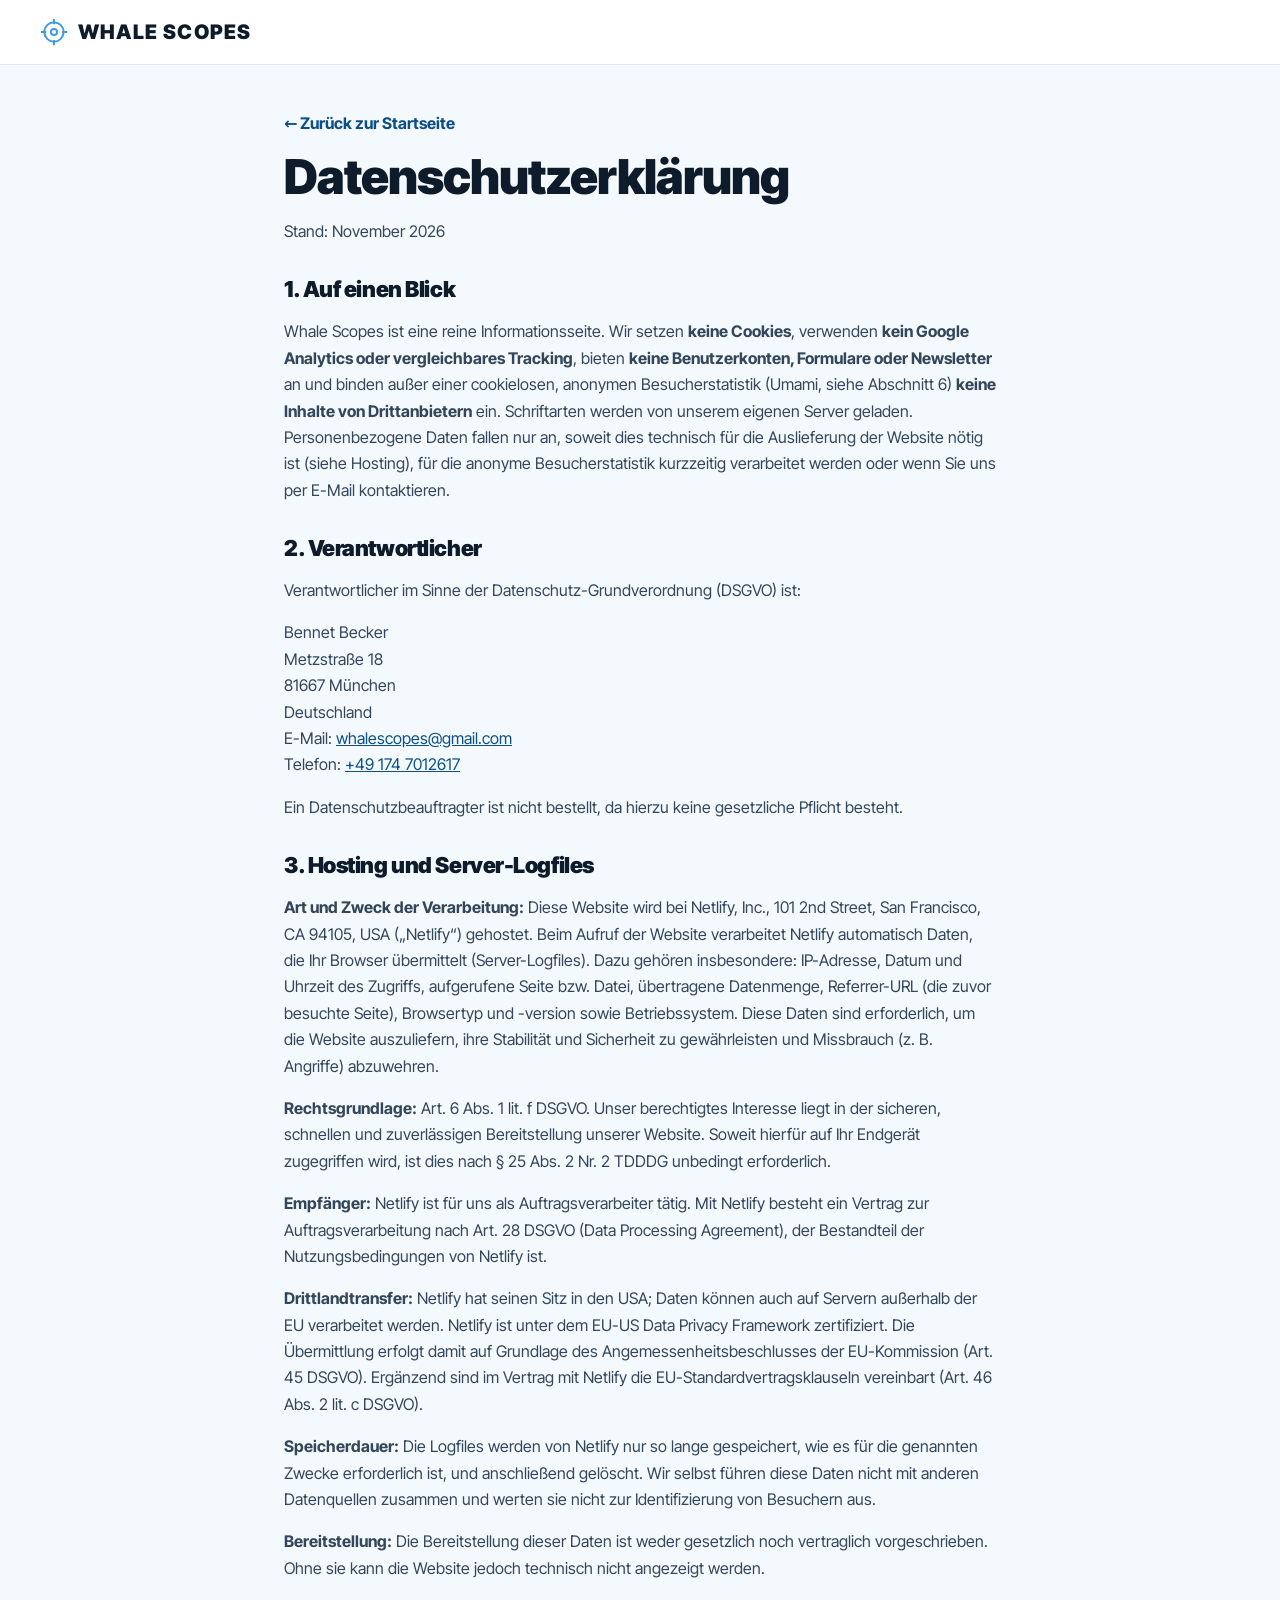
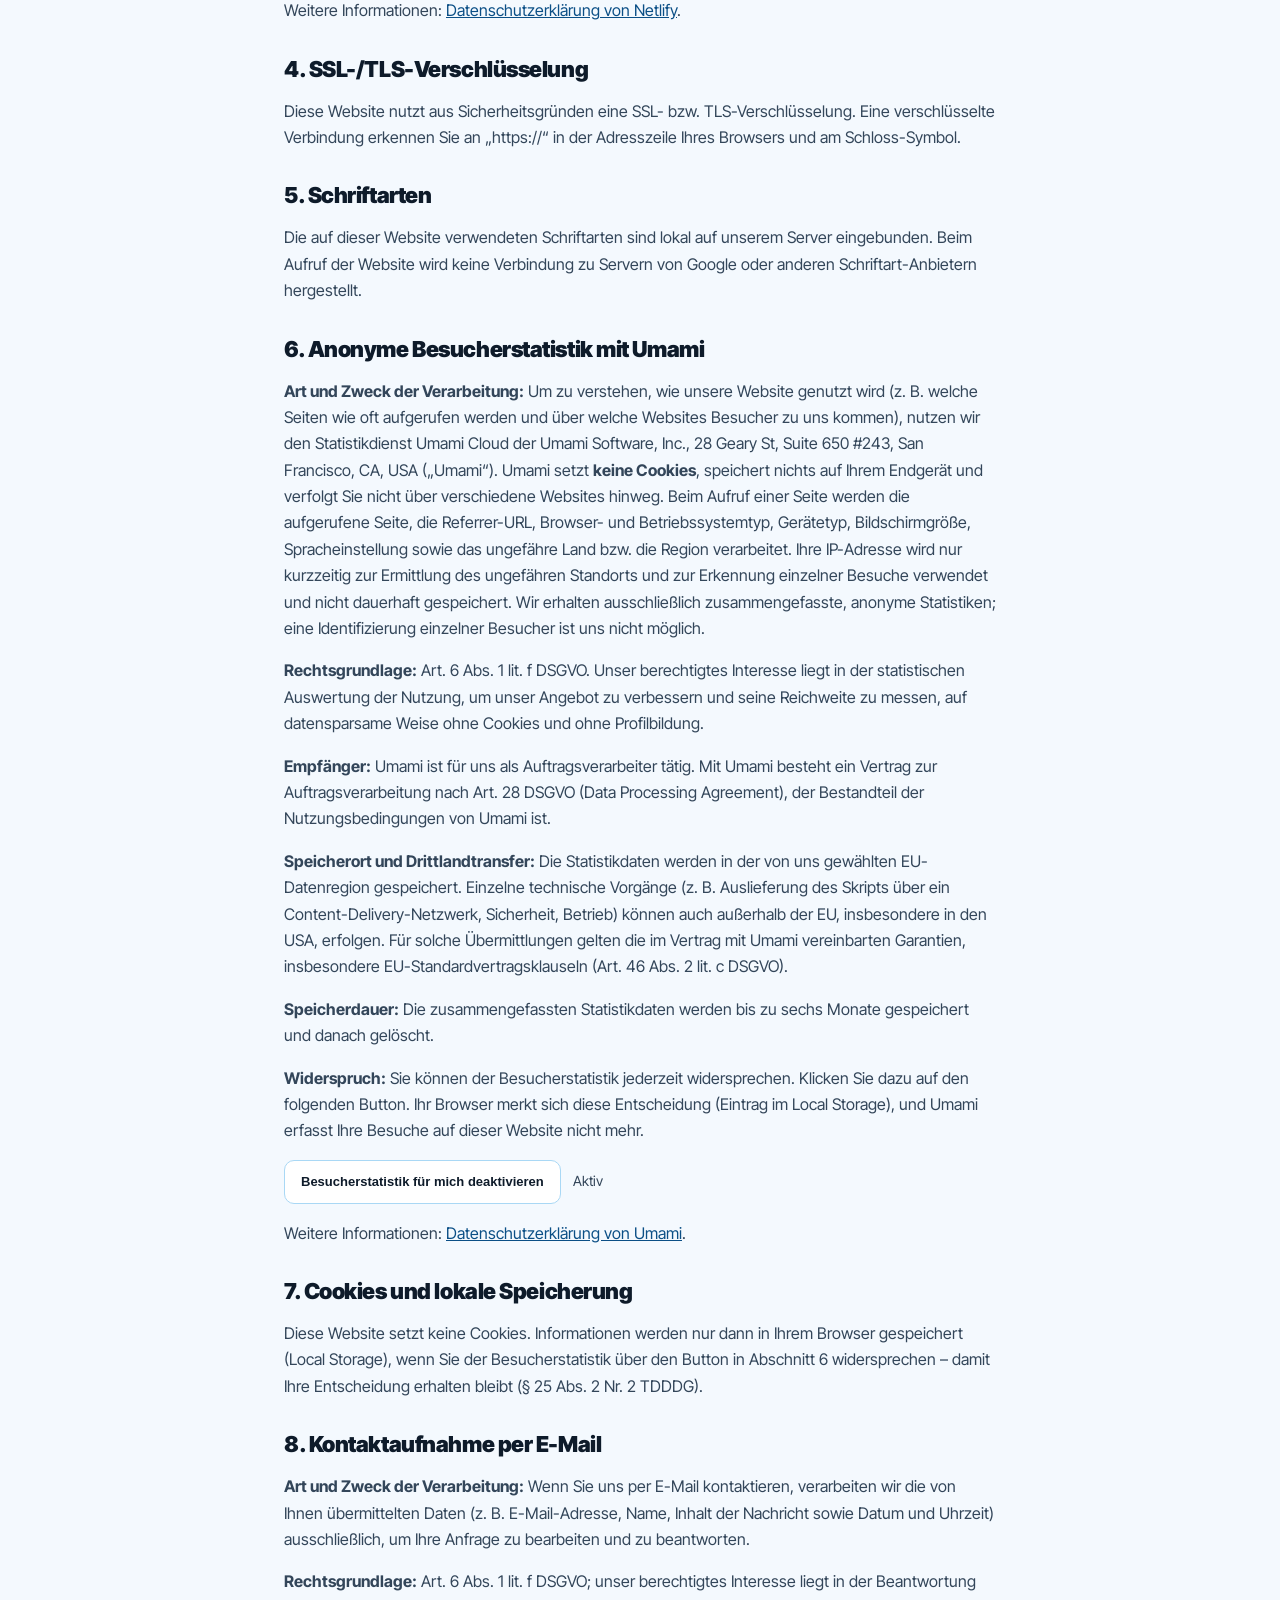
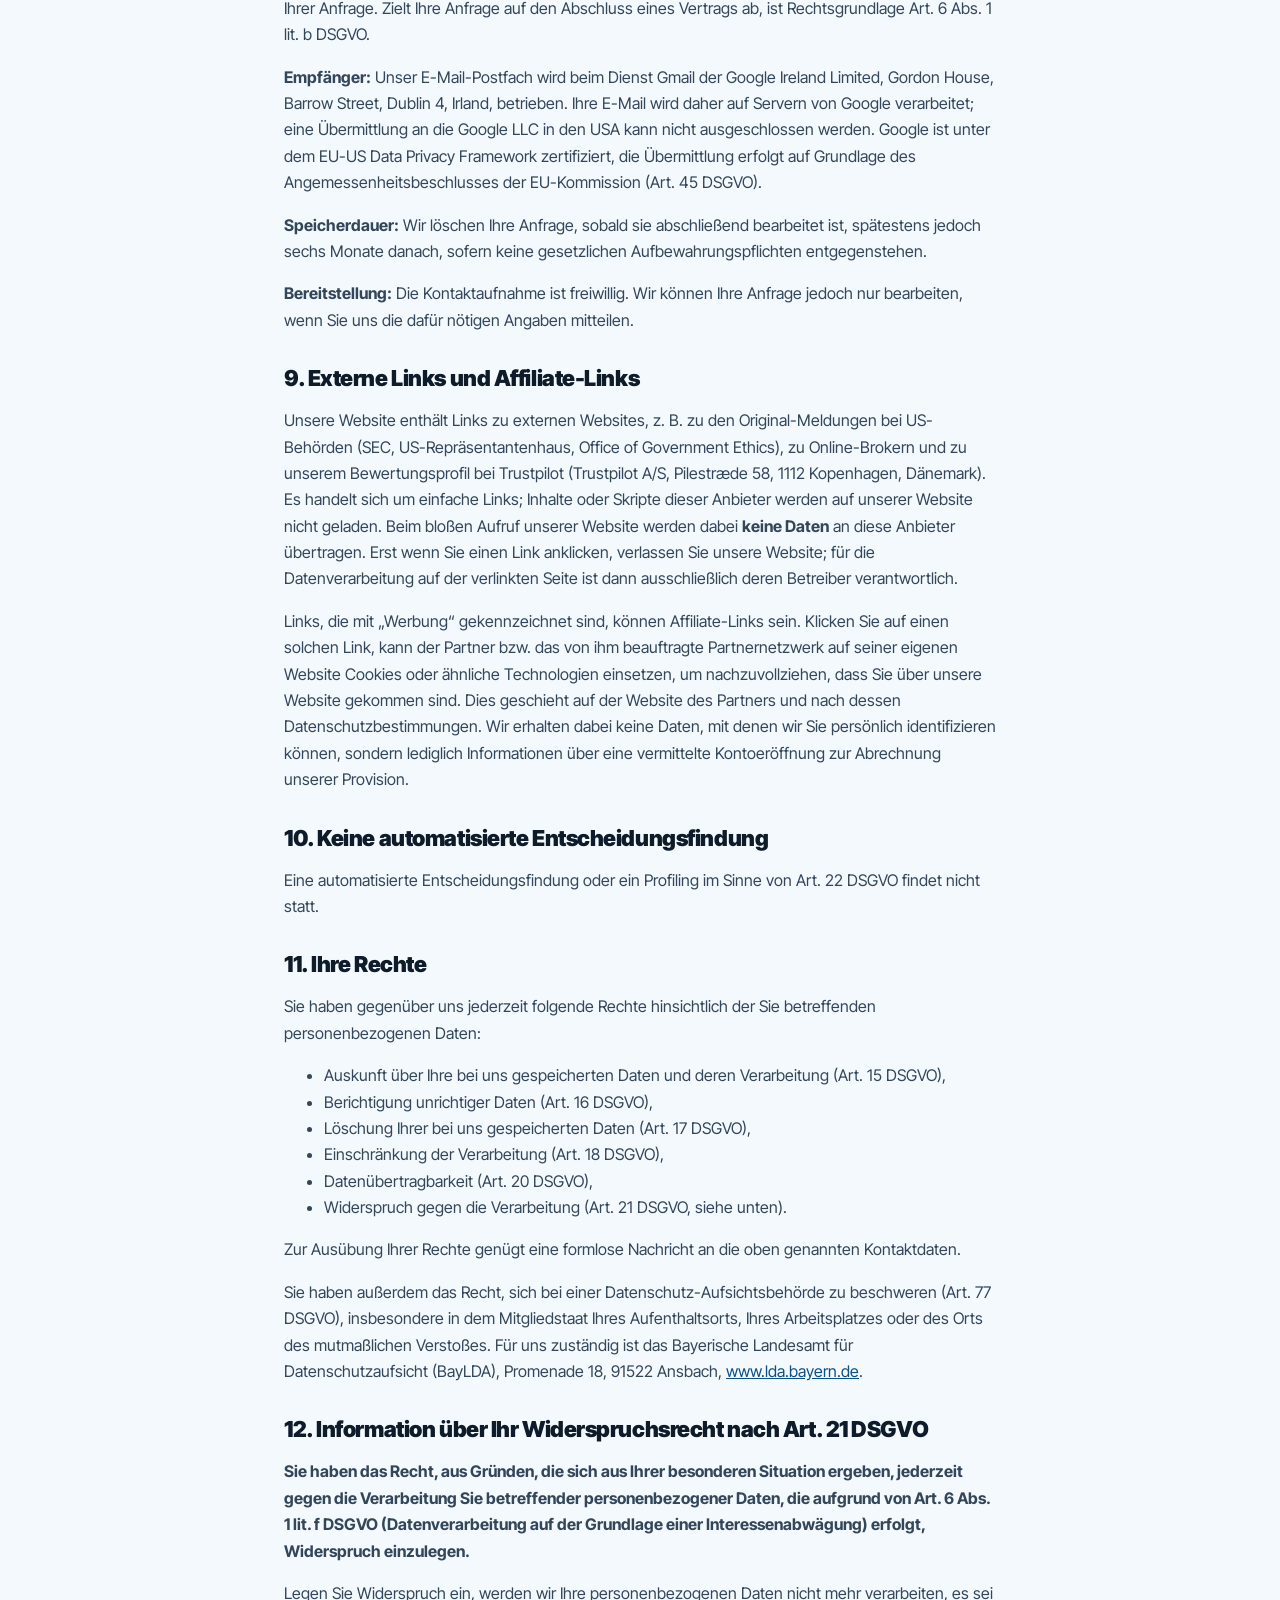
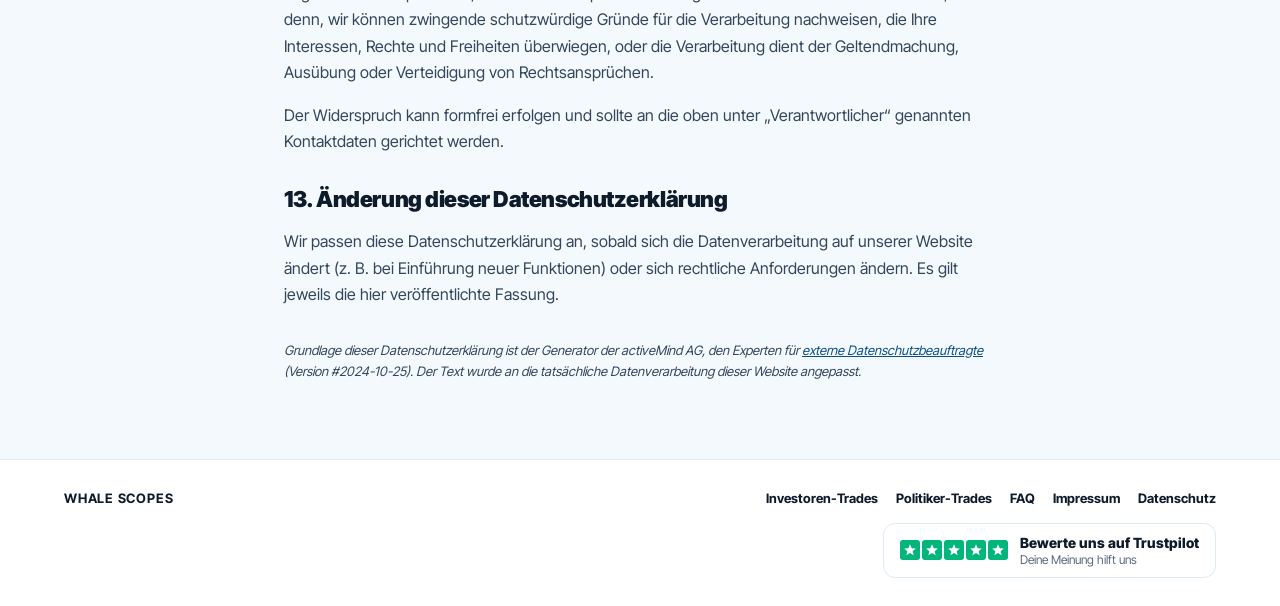
==== commit 8601e959: "SEO: Titel, Beschreibungen, Breadcrumbs und FAQ-Seite - Neue Google-Titel und -Beschreibungen für St" ====
--- a/docs/datenschutz.html
+++ b/docs/datenschutz.html
@@ -10,6 +10,16 @@
 <link rel="stylesheet" href="styles.css">
 <!-- Besucherstatistik ohne Cookies (Umami, siehe Datenschutzerklärung) -->
 <script defer src="https://cloud.umami.is/script.js" data-website-id="475a2504-5ea3-425f-859b-b7cc82db88a3"></script>
+<script type="application/ld+json">
+{
+  "@context": "https://schema.org",
+  "@type": "BreadcrumbList",
+  "itemListElement": [
+    { "@type": "ListItem", "position": 1, "name": "Whale Scopes", "item": "https://whale-scopes.com/" },
+    { "@type": "ListItem", "position": 2, "name": "Datenschutz", "item": "https://whale-scopes.com/datenschutz.html" }
+  ]
+}
+</script>
 </head>
 <body>
 
@@ -123,6 +133,7 @@
       <nav class="foot-links" aria-label="Rechtliches">
       <a href="./">Investoren-Trades</a>
       <a href="politiker.html">Politiker-Trades</a>
+      <a href="faq.html">FAQ</a>
       <a href="impressum.html">Impressum</a>
       <a href="datenschutz.html">Datenschutz</a>
     </nav>
--- a/docs/styles.css
+++ b/docs/styles.css
@@ -224,6 +224,10 @@
   .how-grid span { font-size: 13.5px; }
 
   .foot-inner { padding: 22px 14px; }
+  .legal { padding: 24px 14px 40px; }
+  .legal h1 { font-size: 30px; }
+  .legal h2 { font-size: 19px; margin-top: 26px; }
+  .legal p, .legal li { font-size: 15px; }
 }
 
 /* Dunkle Politiker-Seite: Kopfzeile ebenfalls in Babyblau */
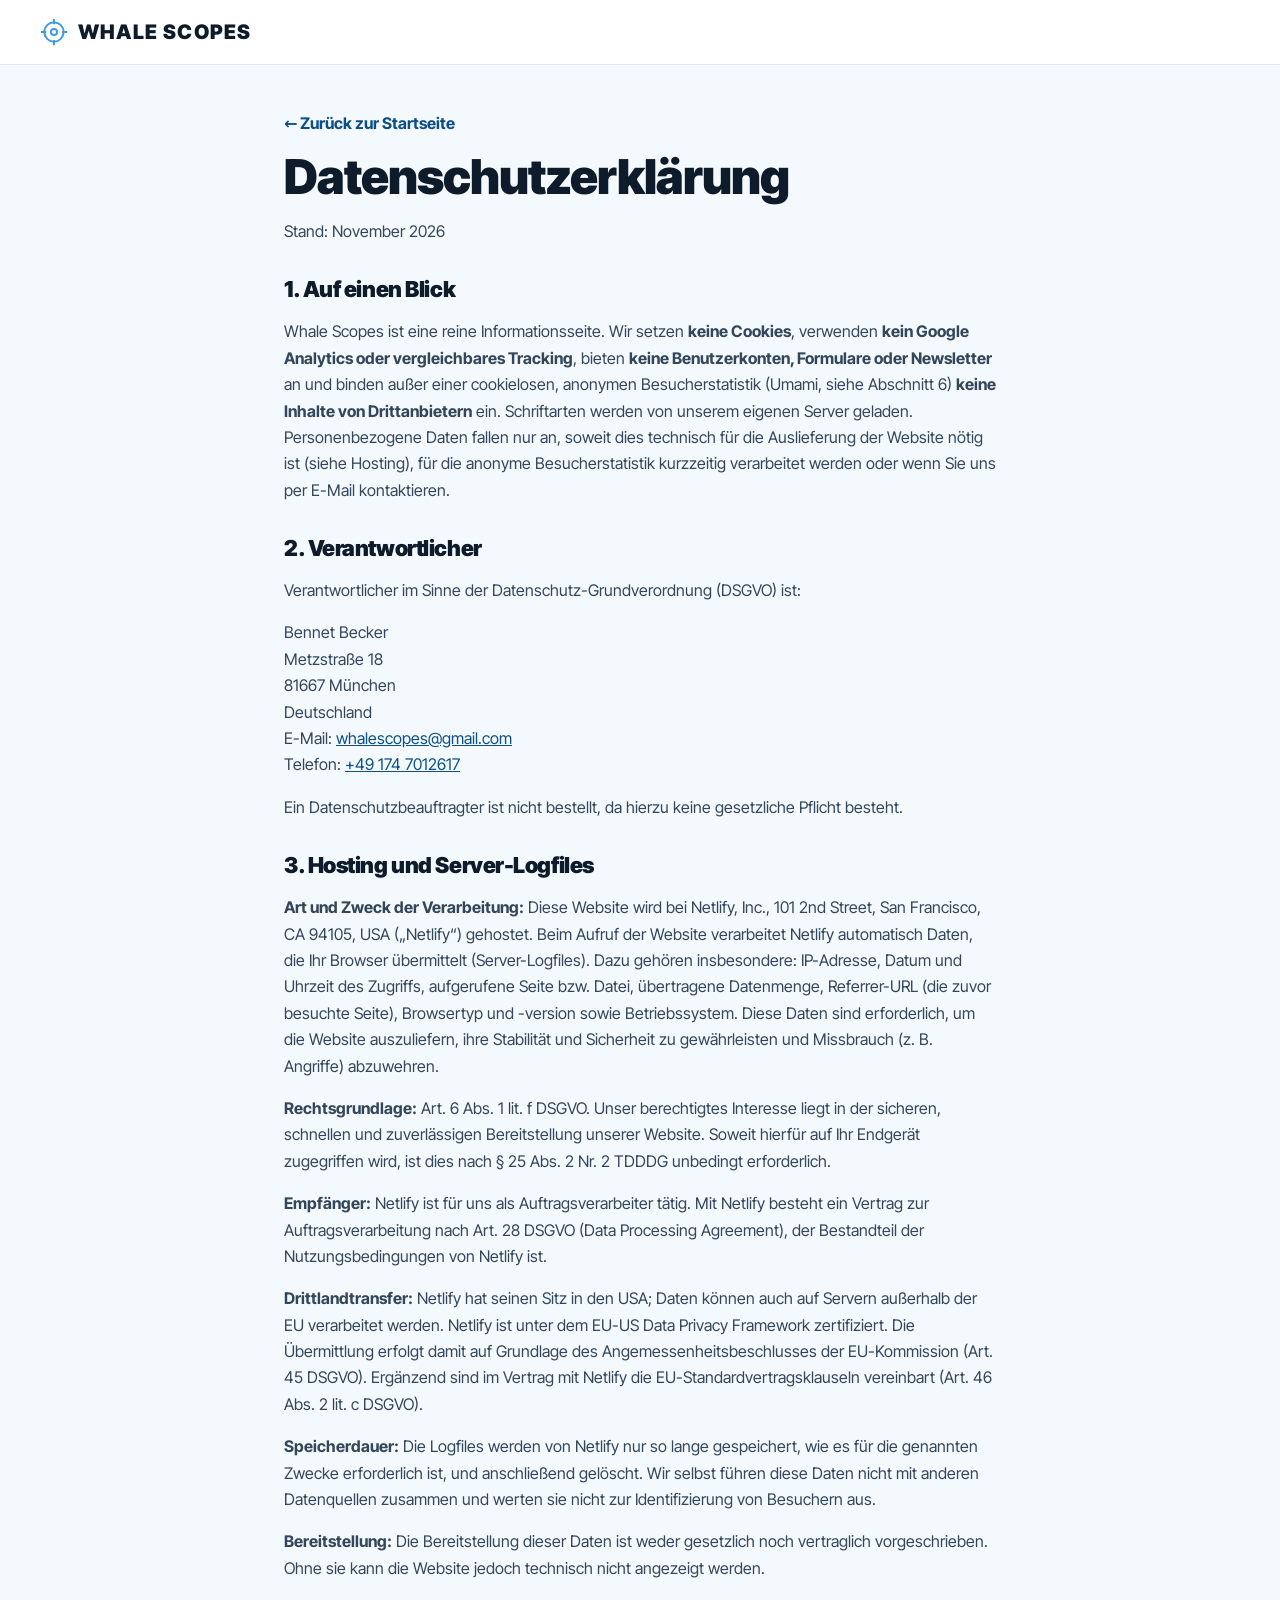
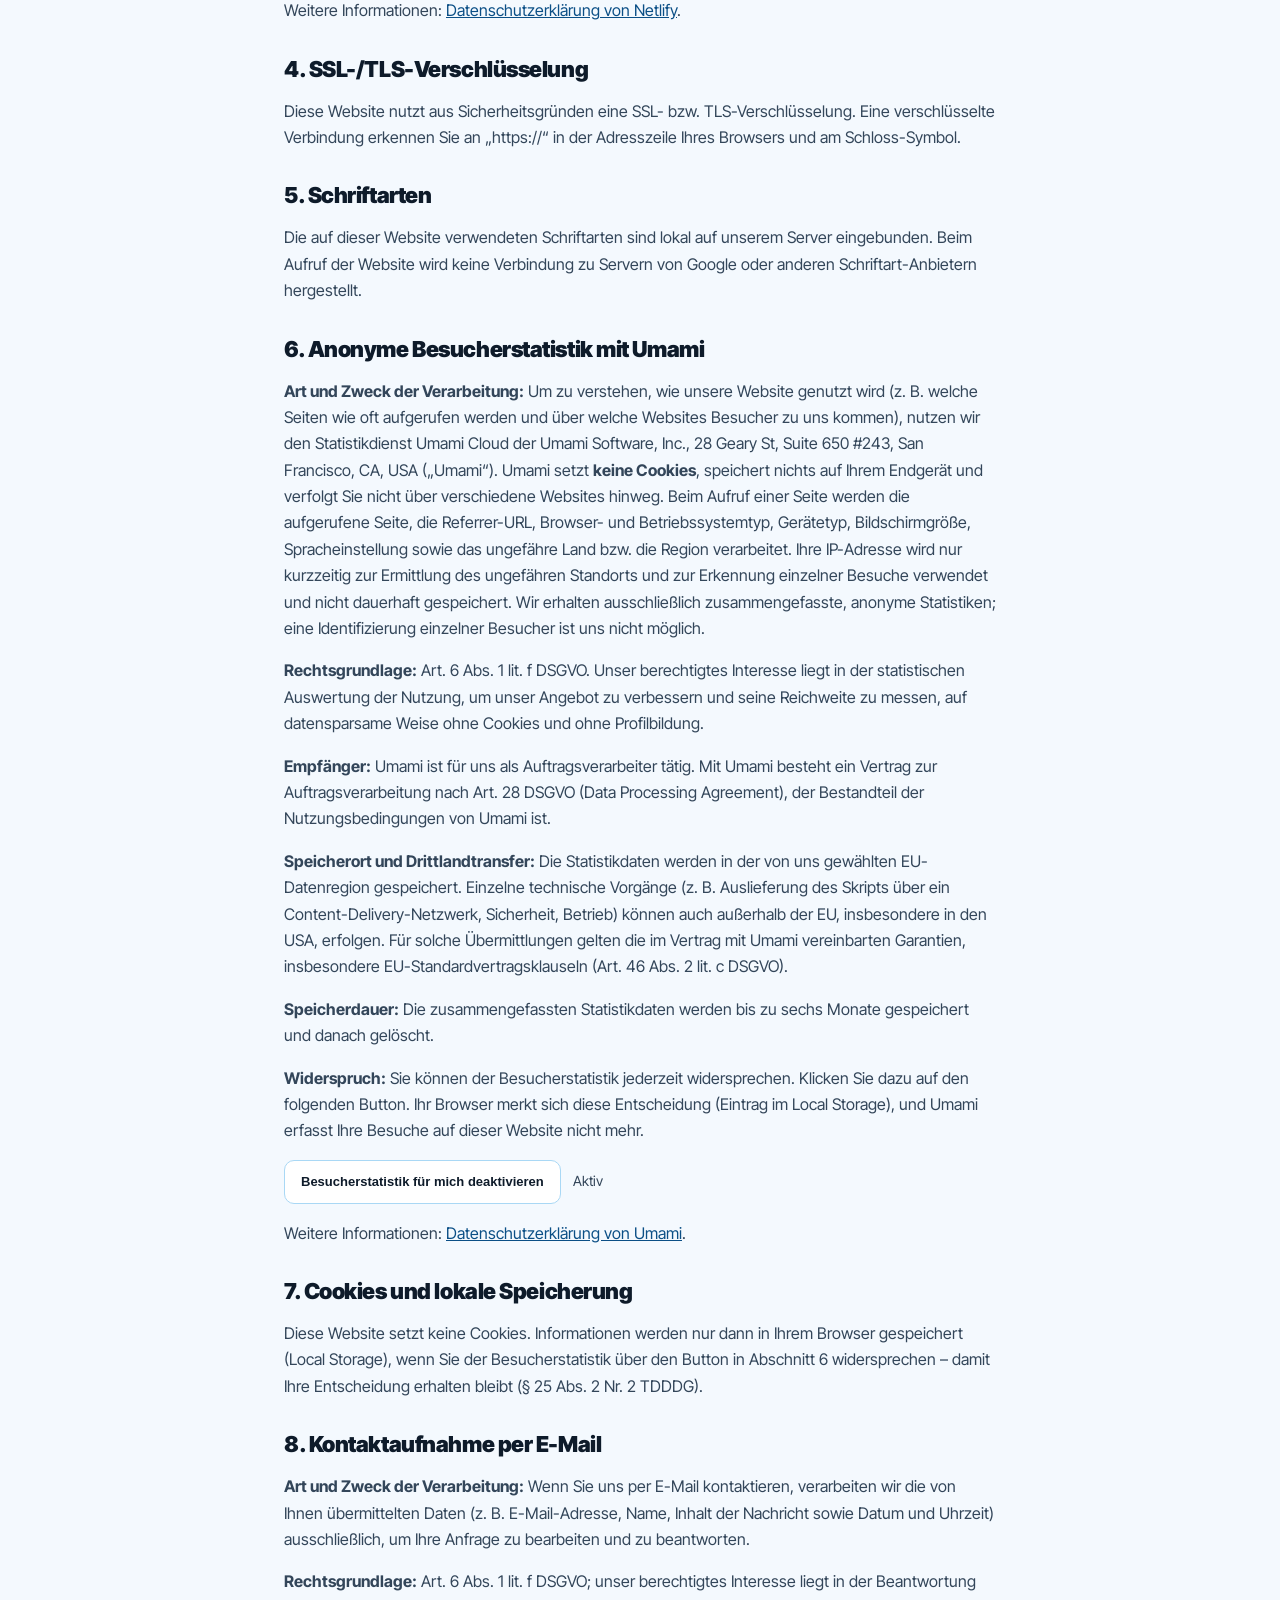
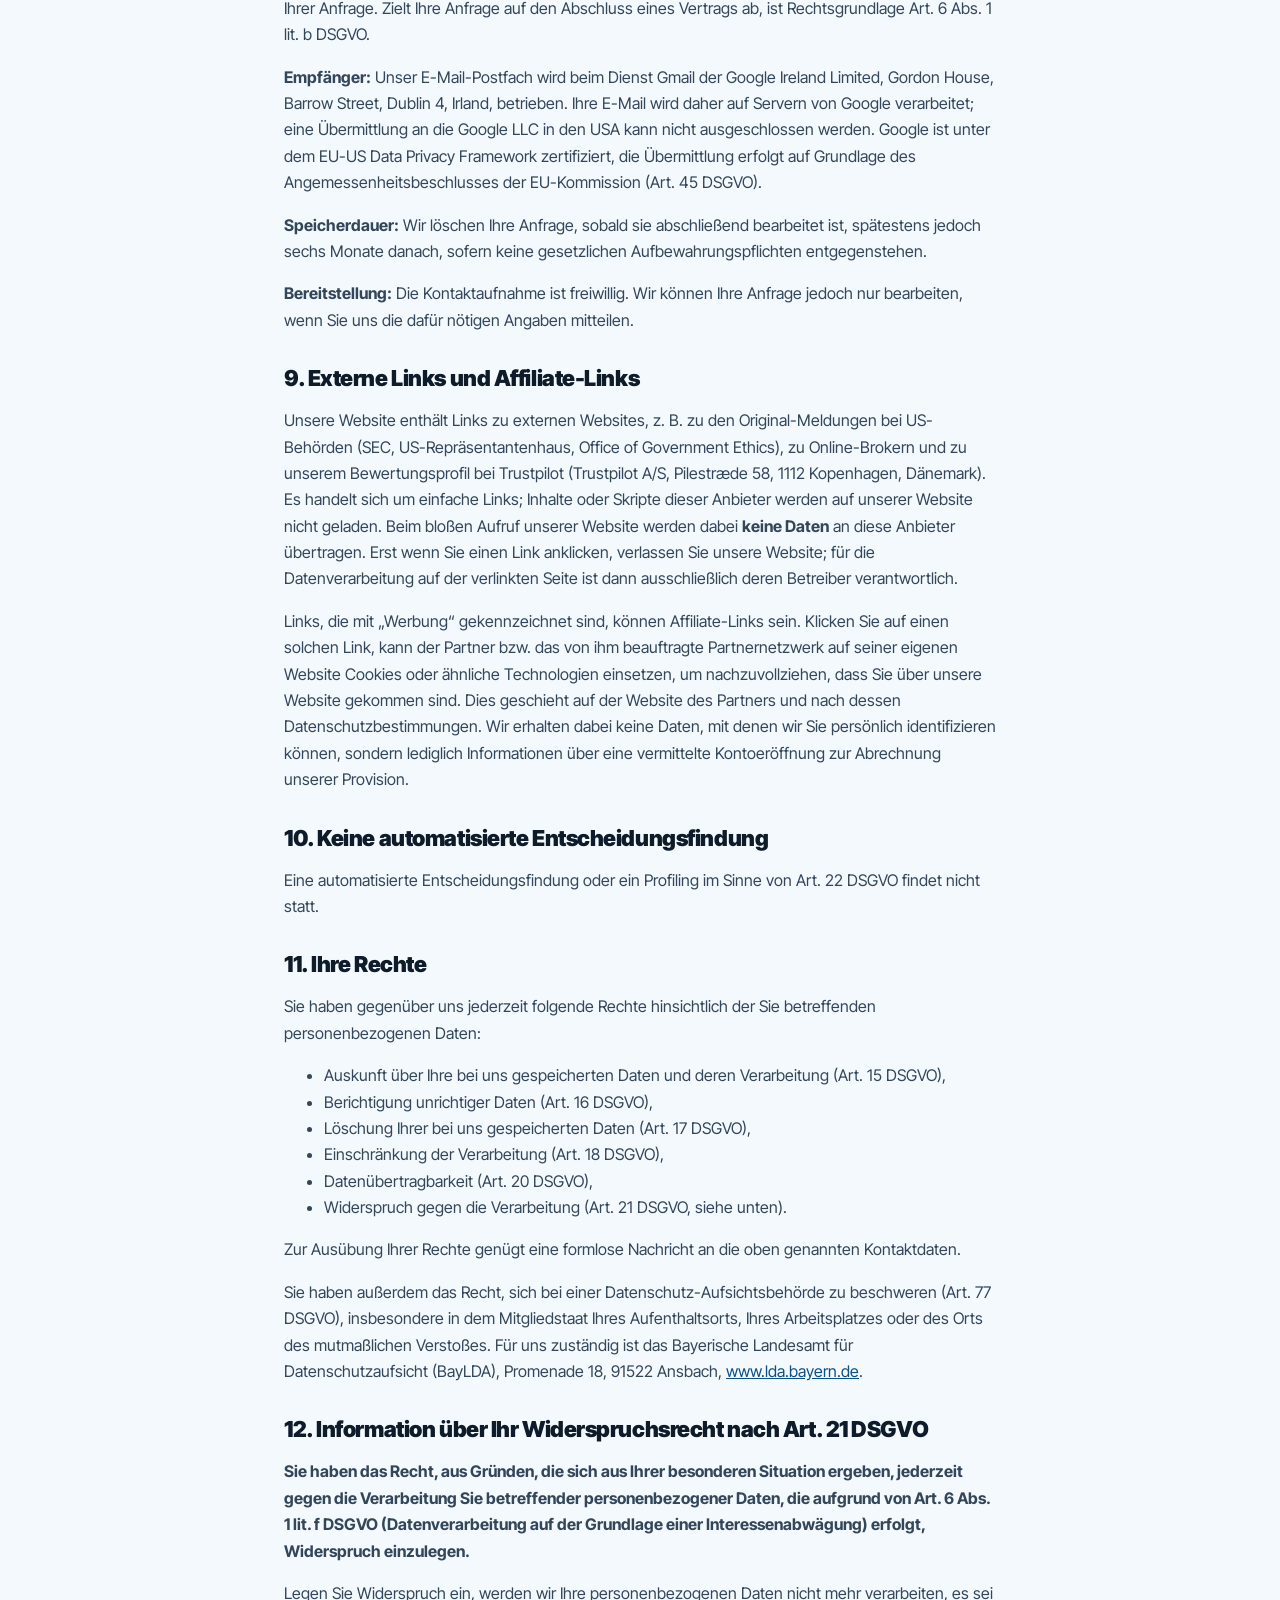
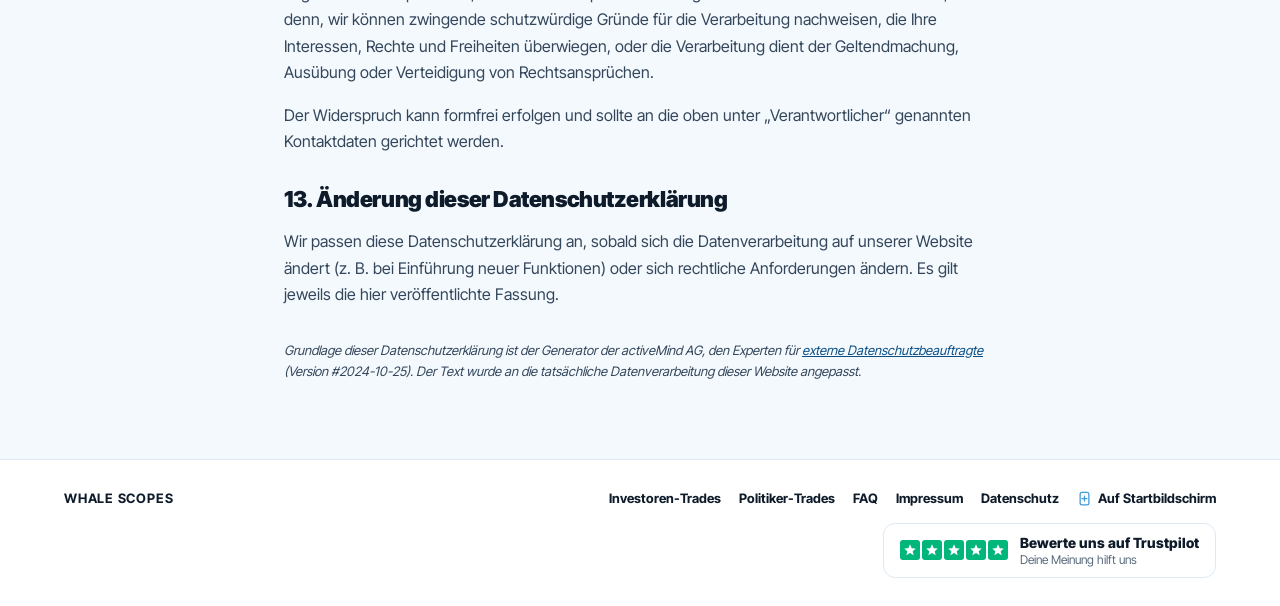
==== commit f840ca8c: "Startbildschirm: Seite als App-Symbol anheftbar - Web-App-Manifest mit App-Symbolen (192/512, maskab" ====
--- a/docs/datenschutz.html
+++ b/docs/datenschutz.html
@@ -7,6 +7,8 @@
 <meta name="robots" content="noindex">
 <link rel="icon" href="favicon.svg" type="image/svg+xml">
 <link rel="apple-touch-icon" href="apple-touch-icon.png">
+<link rel="manifest" href="manifest.webmanifest">
+<meta name="apple-mobile-web-app-title" content="Whale Scopes">
 <link rel="stylesheet" href="styles.css">
 <!-- Besucherstatistik ohne Cookies (Umami, siehe Datenschutzerklärung) -->
 <script defer src="https://cloud.umami.is/script.js" data-website-id="475a2504-5ea3-425f-859b-b7cc82db88a3"></script>
@@ -136,7 +138,9 @@
       <a href="faq.html">FAQ</a>
       <a href="impressum.html">Impressum</a>
       <a href="datenschutz.html">Datenschutz</a>
+      <button type="button" id="pin-btn" class="pin-btn" data-umami-event="startbildschirm" hidden><svg viewBox="0 0 24 24" aria-hidden="true"><rect x="5" y="2" width="14" height="20" rx="3"/><path d="M12 8v8M8 12h8"/></svg>Auf Startbildschirm</button>
     </nav>
+      <p id="pin-hint" class="pin-hint" role="status" hidden></p>
       <a class="tp-badge" href="https://de.trustpilot.com/review/whale-scopes.com" target="_blank" rel="noopener">
         <span class="tp-stars" aria-hidden="true"><svg viewBox="0 0 24 24"><path d="M12 2l2.9 6.9 7.1.6-5.4 4.7 1.7 7-6.3-3.9-6.3 3.9 1.7-7L2 9.5l7.1-.6z"/></svg><svg viewBox="0 0 24 24"><path d="M12 2l2.9 6.9 7.1.6-5.4 4.7 1.7 7-6.3-3.9-6.3 3.9 1.7-7L2 9.5l7.1-.6z"/></svg><svg viewBox="0 0 24 24"><path d="M12 2l2.9 6.9 7.1.6-5.4 4.7 1.7 7-6.3-3.9-6.3 3.9 1.7-7L2 9.5l7.1-.6z"/></svg><svg viewBox="0 0 24 24"><path d="M12 2l2.9 6.9 7.1.6-5.4 4.7 1.7 7-6.3-3.9-6.3 3.9 1.7-7L2 9.5l7.1-.6z"/></svg><svg viewBox="0 0 24 24"><path d="M12 2l2.9 6.9 7.1.6-5.4 4.7 1.7 7-6.3-3.9-6.3 3.9 1.7-7L2 9.5l7.1-.6z"/></svg></span>
         <span class="tp-text"><strong>Bewerte uns auf Trustpilot</strong><small>Deine Meinung hilft uns</small></span>
@@ -144,5 +148,6 @@
     </div>
   </div>
 </footer>
+<script src="pin.js" defer></script>
 </body>
 </html>
--- a/docs/styles.css
+++ b/docs/styles.css
@@ -241,3 +241,12 @@
 @media (max-width: 340px) {
   .grid { grid-template-columns: minmax(0, 1fr); }
 }
+
+/* „Auf Startbildschirm“-Button im Footer (sieht aus wie die anderen Footer-Links) */
+.pin-btn { display: inline-flex; align-items: center; gap: 6px; padding: 0; border: 0; background: none; font: inherit; font-weight: 700; color: var(--text); cursor: pointer; }
+.pin-btn[hidden] { display: none; }
+.pin-btn:hover { text-decoration: underline; }
+.pin-btn svg { width: 15px; height: 15px; fill: none; stroke: var(--accent); stroke-width: 2; stroke-linecap: round; stroke-linejoin: round; }
+.pin-hint { margin: -6px 0 0; max-width: 300px; padding: 10px 12px; border: 1px solid var(--line); border-radius: 10px; background: var(--baby-soft); color: var(--body); font-size: 13px; line-height: 1.5; text-align: left; }
+.pin-hint strong { color: var(--text); }
+.pin-hint .pin-share { width: 15px; height: 15px; vertical-align: -2px; fill: none; stroke: currentColor; stroke-width: 2; stroke-linecap: round; stroke-linejoin: round; }
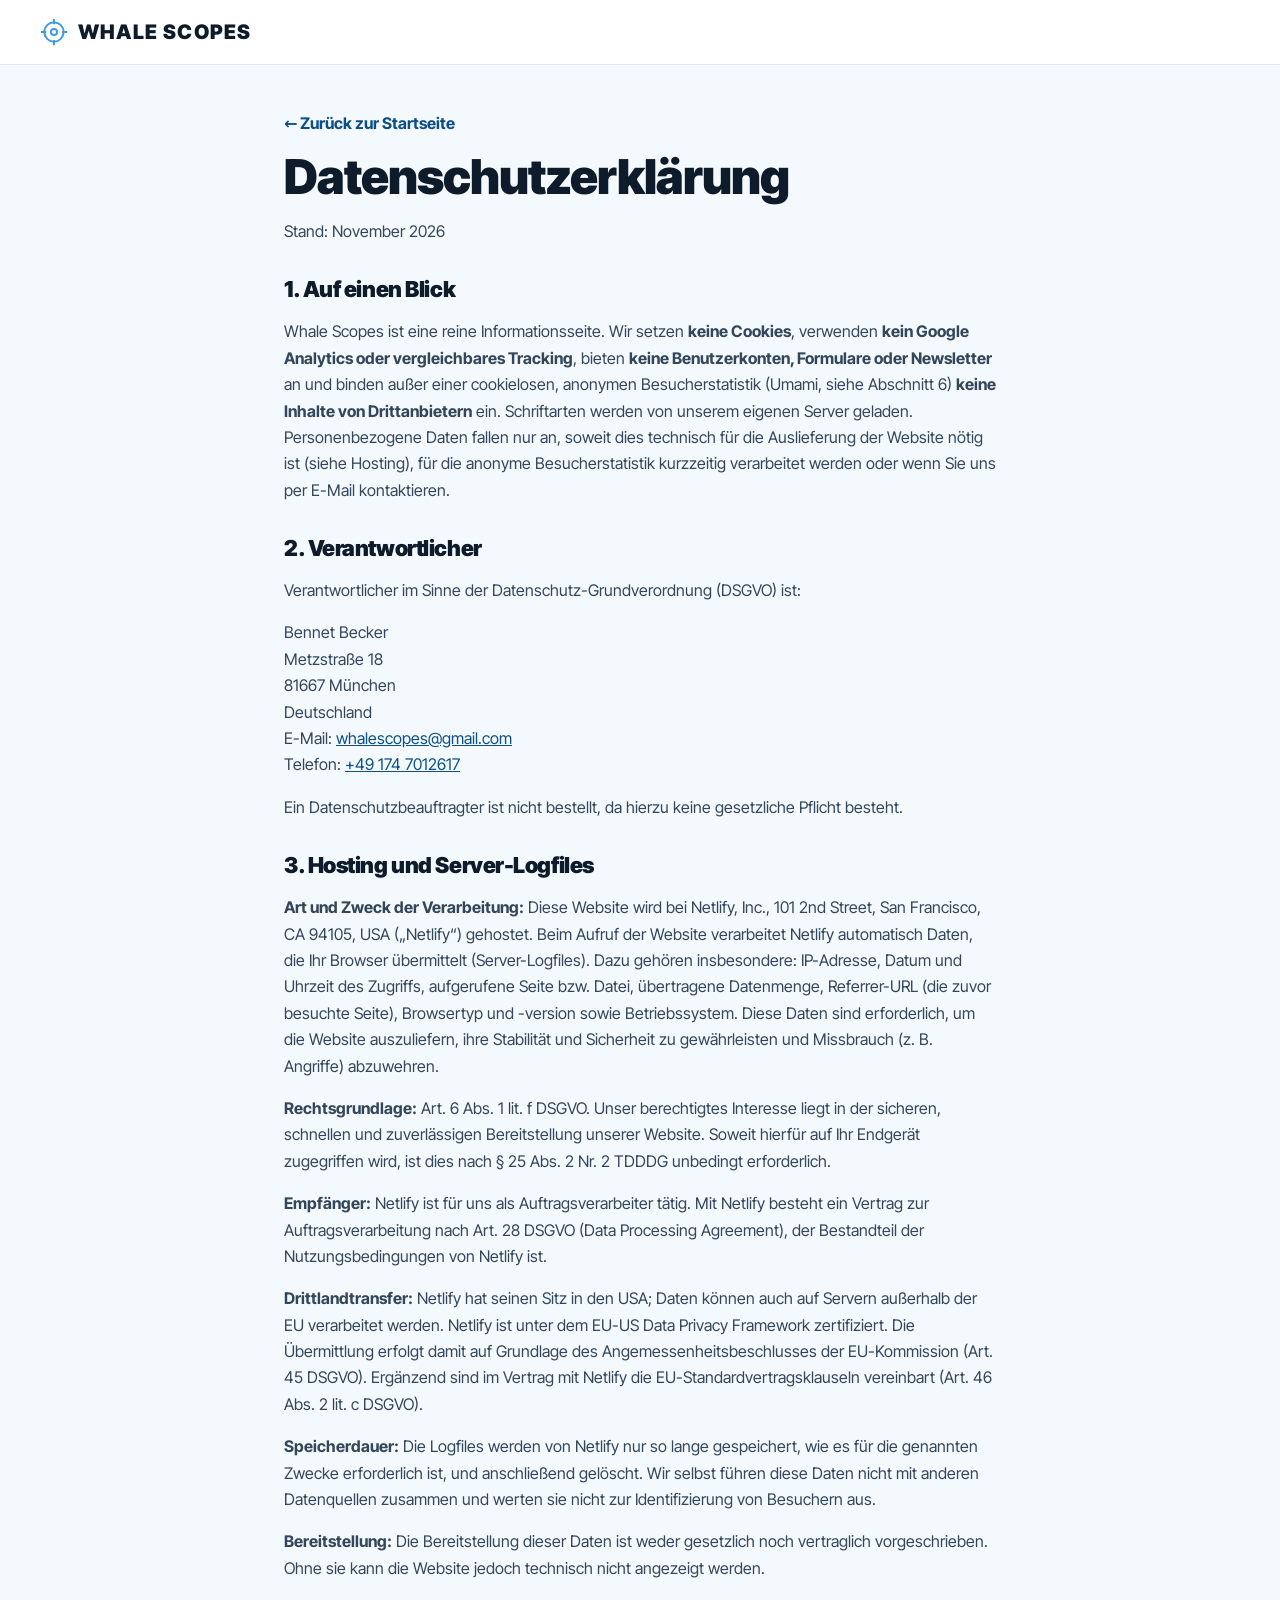
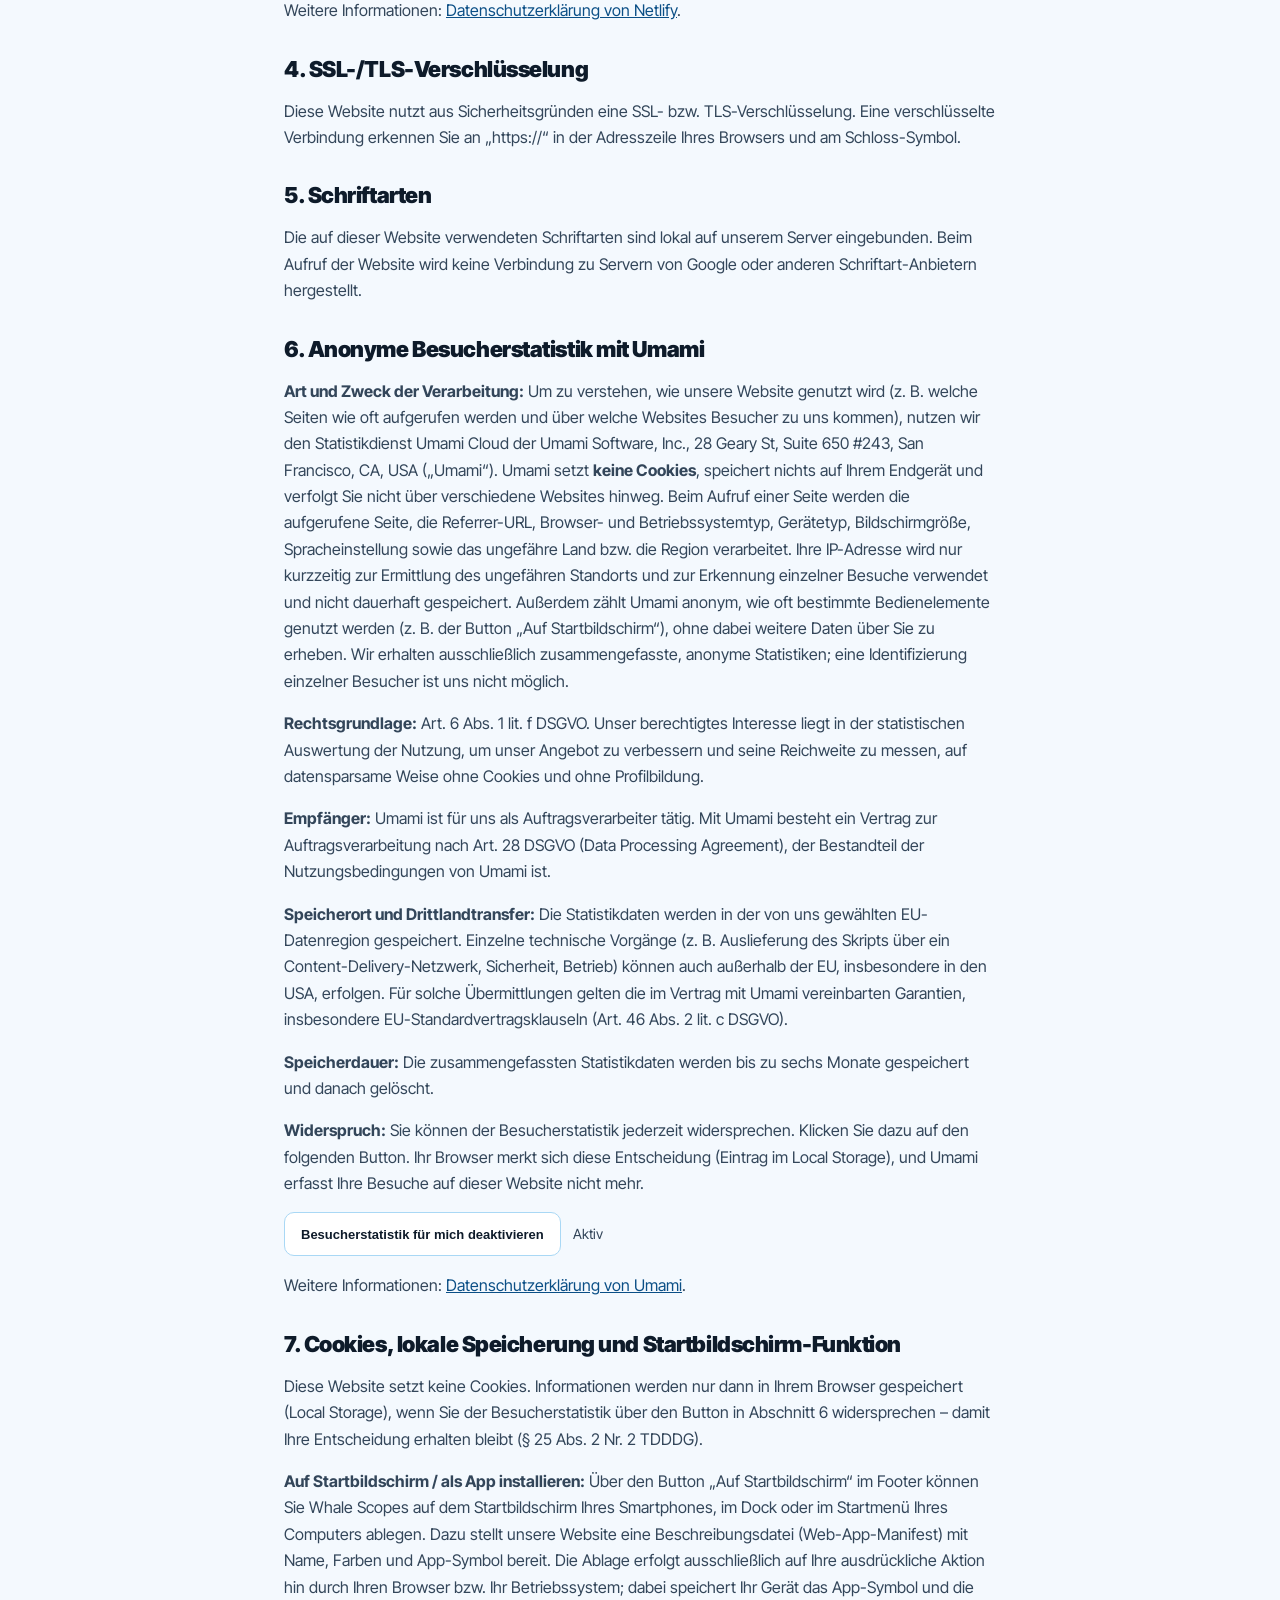
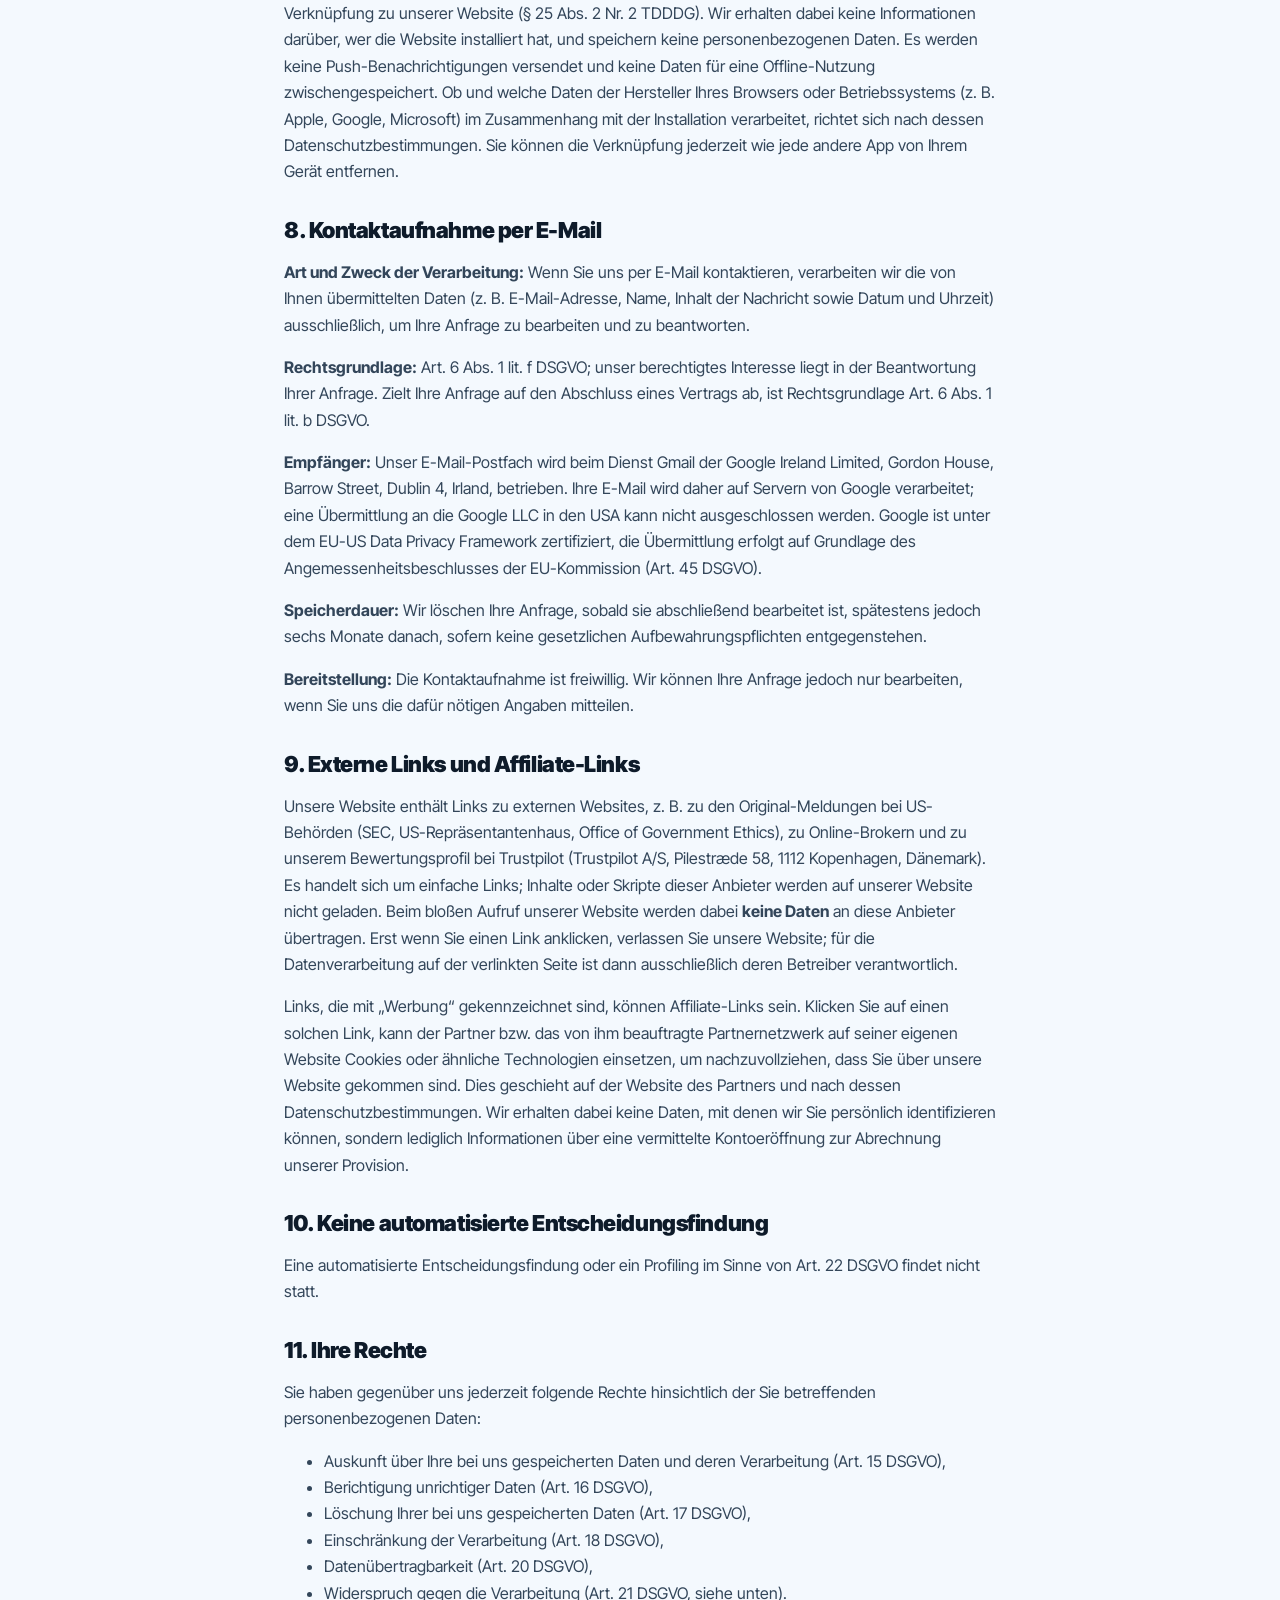
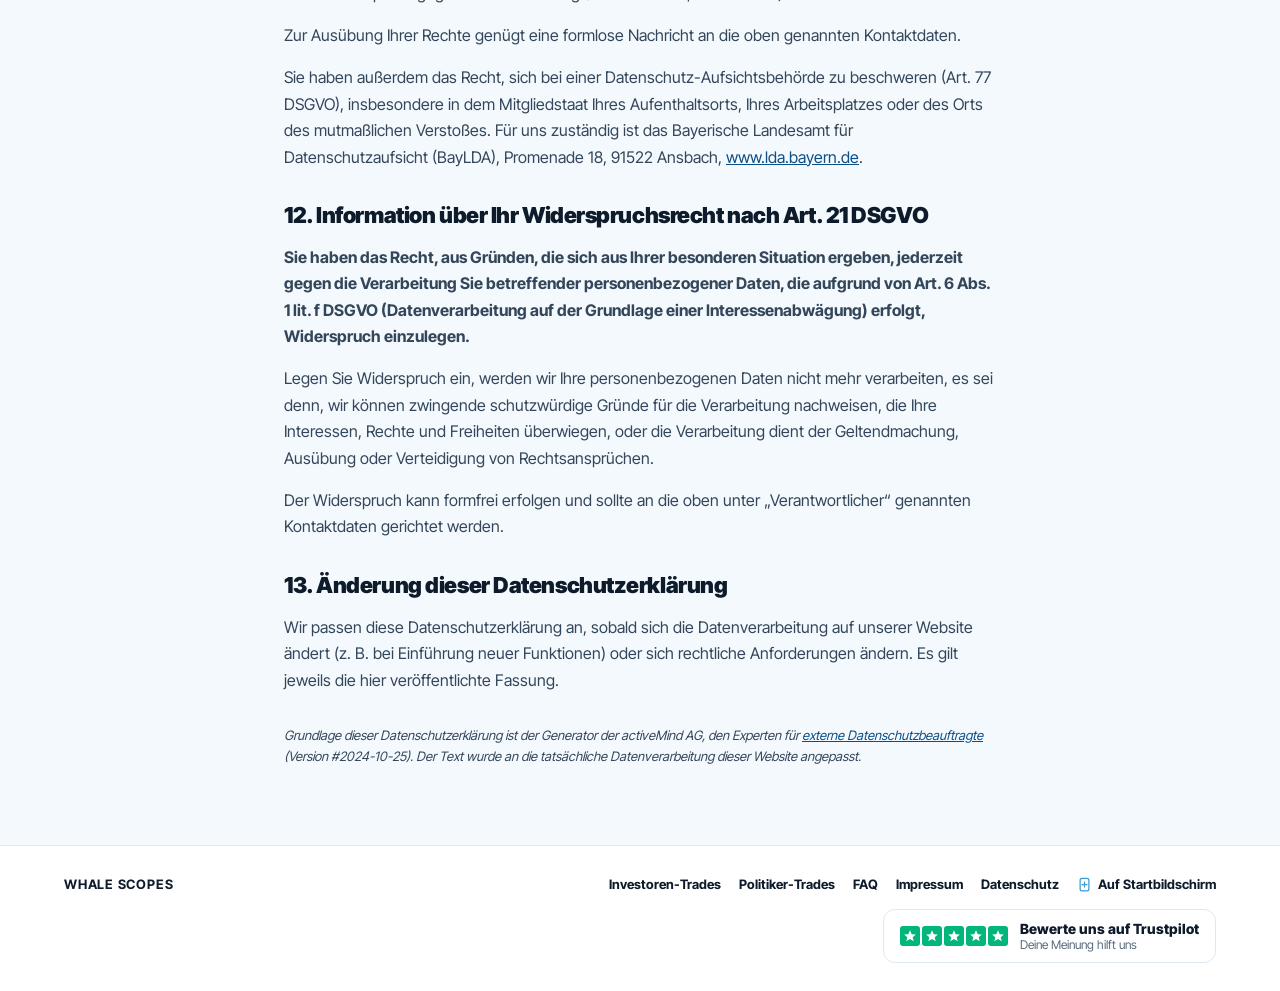
==== commit a287ab92: "Startbildschirm: passende Anleitung je Browser + Datenschutzerklärung - Safari (Mac): Ablage → Zum D" ====
--- a/docs/datenschutz.html
+++ b/docs/datenschutz.html
@@ -63,7 +63,7 @@
   <p>Die auf dieser Website verwendeten Schriftarten sind lokal auf unserem Server eingebunden. Beim Aufruf der Website wird keine Verbindung zu Servern von Google oder anderen Schriftart-Anbietern hergestellt.</p>
 
   <h2>6. Anonyme Besucherstatistik mit Umami</h2>
-  <p><strong>Art und Zweck der Verarbeitung:</strong> Um zu verstehen, wie unsere Website genutzt wird (z. B. welche Seiten wie oft aufgerufen werden und über welche Websites Besucher zu uns kommen), nutzen wir den Statistikdienst Umami Cloud der Umami Software, Inc., 28 Geary St, Suite 650 #243, San Francisco, CA, USA („Umami“). Umami setzt <strong>keine Cookies</strong>, speichert nichts auf Ihrem Endgerät und verfolgt Sie nicht über verschiedene Websites hinweg. Beim Aufruf einer Seite werden die aufgerufene Seite, die Referrer-URL, Browser- und Betriebssystemtyp, Gerätetyp, Bildschirmgröße, Spracheinstellung sowie das ungefähre Land bzw. die Region verarbeitet. Ihre IP-Adresse wird nur kurzzeitig zur Ermittlung des ungefähren Standorts und zur Erkennung einzelner Besuche verwendet und nicht dauerhaft gespeichert. Wir erhalten ausschließlich zusammengefasste, anonyme Statistiken; eine Identifizierung einzelner Besucher ist uns nicht möglich.</p>
+  <p><strong>Art und Zweck der Verarbeitung:</strong> Um zu verstehen, wie unsere Website genutzt wird (z. B. welche Seiten wie oft aufgerufen werden und über welche Websites Besucher zu uns kommen), nutzen wir den Statistikdienst Umami Cloud der Umami Software, Inc., 28 Geary St, Suite 650 #243, San Francisco, CA, USA („Umami“). Umami setzt <strong>keine Cookies</strong>, speichert nichts auf Ihrem Endgerät und verfolgt Sie nicht über verschiedene Websites hinweg. Beim Aufruf einer Seite werden die aufgerufene Seite, die Referrer-URL, Browser- und Betriebssystemtyp, Gerätetyp, Bildschirmgröße, Spracheinstellung sowie das ungefähre Land bzw. die Region verarbeitet. Ihre IP-Adresse wird nur kurzzeitig zur Ermittlung des ungefähren Standorts und zur Erkennung einzelner Besuche verwendet und nicht dauerhaft gespeichert. Außerdem zählt Umami anonym, wie oft bestimmte Bedienelemente genutzt werden (z. B. der Button „Auf Startbildschirm“), ohne dabei weitere Daten über Sie zu erheben. Wir erhalten ausschließlich zusammengefasste, anonyme Statistiken; eine Identifizierung einzelner Besucher ist uns nicht möglich.</p>
   <p><strong>Rechtsgrundlage:</strong> Art. 6 Abs. 1 lit. f DSGVO. Unser berechtigtes Interesse liegt in der statistischen Auswertung der Nutzung, um unser Angebot zu verbessern und seine Reichweite zu messen, auf datensparsame Weise ohne Cookies und ohne Profilbildung.</p>
   <p><strong>Empfänger:</strong> Umami ist für uns als Auftragsverarbeiter tätig. Mit Umami besteht ein Vertrag zur Auftragsverarbeitung nach Art. 28 DSGVO (Data Processing Agreement), der Bestandteil der Nutzungsbedingungen von Umami ist.</p>
   <p><strong>Speicherort und Drittlandtransfer:</strong> Die Statistikdaten werden in der von uns gewählten EU-Datenregion gespeichert. Einzelne technische Vorgänge (z. B. Auslieferung des Skripts über ein Content-Delivery-Netzwerk, Sicherheit, Betrieb) können auch außerhalb der EU, insbesondere in den USA, erfolgen. Für solche Übermittlungen gelten die im Vertrag mit Umami vereinbarten Garantien, insbesondere EU-Standardvertragsklauseln (Art. 46 Abs. 2 lit. c DSGVO).</p>
@@ -87,8 +87,9 @@
   </script>
   <p>Weitere Informationen: <a href="https://umami.is/privacy" target="_blank" rel="noopener">Datenschutzerklärung von Umami</a>.</p>
 
-  <h2>7. Cookies und lokale Speicherung</h2>
+  <h2>7. Cookies, lokale Speicherung und Startbildschirm-Funktion</h2>
   <p>Diese Website setzt keine Cookies. Informationen werden nur dann in Ihrem Browser gespeichert (Local Storage), wenn Sie der Besucherstatistik über den Button in Abschnitt 6 widersprechen – damit Ihre Entscheidung erhalten bleibt (§ 25 Abs. 2 Nr. 2 TDDDG).</p>
+  <p><strong>Auf Startbildschirm / als App installieren:</strong> Über den Button „Auf Startbildschirm“ im Footer können Sie Whale Scopes auf dem Startbildschirm Ihres Smartphones, im Dock oder im Startmenü Ihres Computers ablegen. Dazu stellt unsere Website eine Beschreibungsdatei (Web-App-Manifest) mit Name, Farben und App-Symbol bereit. Die Ablage erfolgt ausschließlich auf Ihre ausdrückliche Aktion hin durch Ihren Browser bzw. Ihr Betriebssystem; dabei speichert Ihr Gerät das App-Symbol und die Verknüpfung zu unserer Website (§ 25 Abs. 2 Nr. 2 TDDDG). Wir erhalten dabei keine Informationen darüber, wer die Website installiert hat, und speichern keine personenbezogenen Daten. Es werden keine Push-Benachrichtigungen versendet und keine Daten für eine Offline-Nutzung zwischengespeichert. Ob und welche Daten der Hersteller Ihres Browsers oder Betriebssystems (z. B. Apple, Google, Microsoft) im Zusammenhang mit der Installation verarbeitet, richtet sich nach dessen Datenschutzbestimmungen. Sie können die Verknüpfung jederzeit wie jede andere App von Ihrem Gerät entfernen.</p>
 
   <h2>8. Kontaktaufnahme per E-Mail</h2>
   <p><strong>Art und Zweck der Verarbeitung:</strong> Wenn Sie uns per E-Mail kontaktieren, verarbeiten wir die von Ihnen übermittelten Daten (z. B. E-Mail-Adresse, Name, Inhalt der Nachricht sowie Datum und Uhrzeit) ausschließlich, um Ihre Anfrage zu bearbeiten und zu beantworten.</p>
